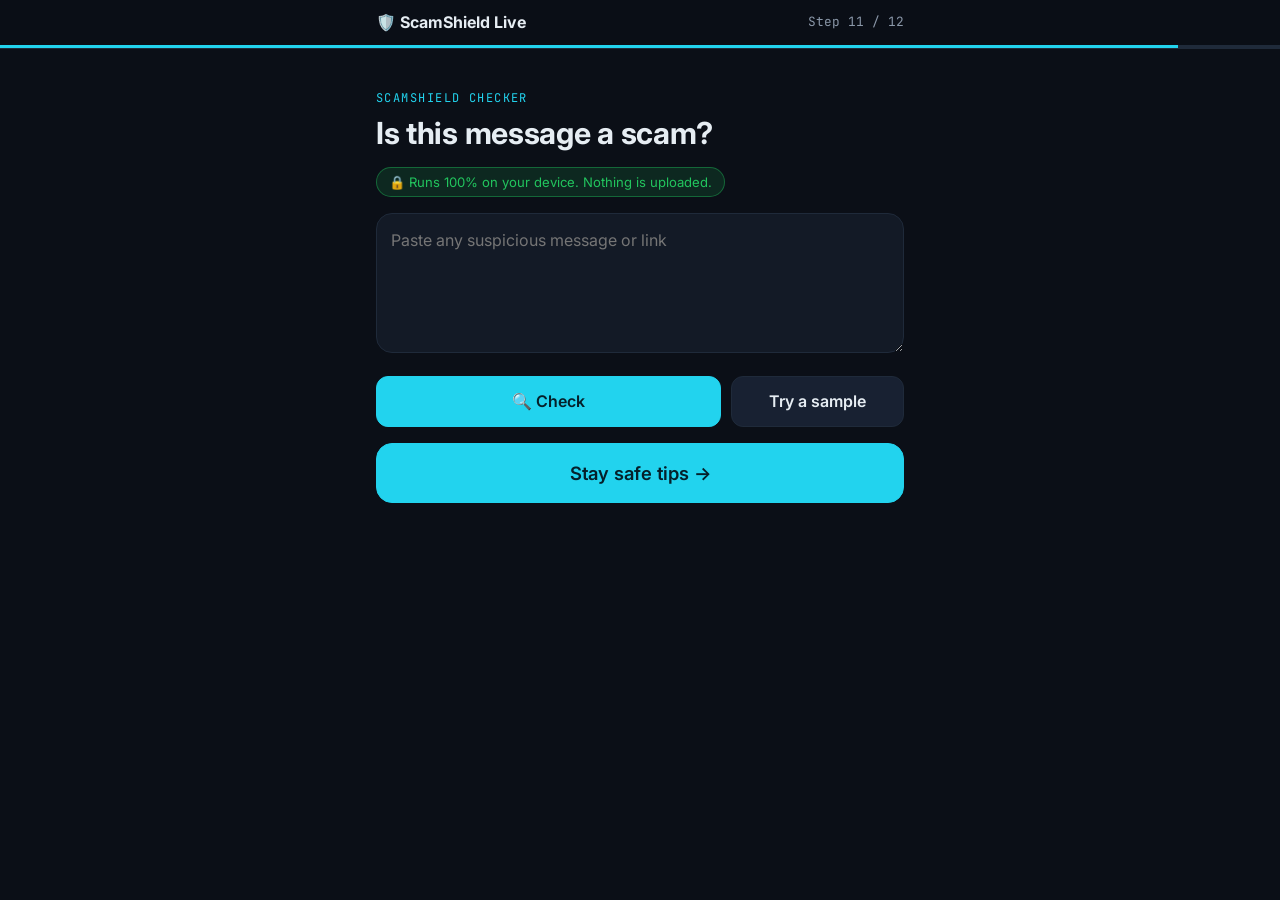
==== check.html @ b8f05f1b "ScamShield Live: full site, JS engine port and tests - 12 pages (home, footprint mirror, confidence," ====
<!DOCTYPE html>
<html lang="en">
<head>
  <meta charset="UTF-8">
  <meta name="viewport" content="width=device-width, initial-scale=1">
  <title>ScamShield Checker — ScamShield Live</title>
  <meta name="description" content="Paste any suspicious message or link. ScamShield explains why it is dangerous — 100% on your device.">
  <meta name="theme-color" content="#0b0f17">
  <link rel="icon" href="assets/favicon.svg" type="image/svg+xml">
  <link rel="preconnect" href="https://fonts.googleapis.com">
  <link rel="preconnect" href="https://fonts.gstatic.com" crossorigin>
  <link href="https://fonts.googleapis.com/css2?family=Inter:wght@400;500;600;700;800&family=JetBrains+Mono:wght@400;700;800&display=swap" rel="stylesheet">
  <link rel="stylesheet" href="css/style.css">
</head>
<body data-step="11">
  <header id="topbar"></header>

  <main class="page stack">
    <div>
      <p class="eyebrow">ScamShield Checker</p>
      <h1>Is this message a scam?</h1>
      <span class="device-badge">🔒 Runs 100% on your device. Nothing is uploaded.</span>
    </div>

    <label for="msg" class="sr-only">Message to check</label>
    <textarea id="msg" class="check-input" placeholder="Paste any suspicious message or link" spellcheck="false"></textarea>

    <div class="btn-row">
      <button id="check-btn" class="btn btn-primary" type="button">🔍 Check</button>
      <button id="sample-btn" class="btn" type="button">Try a sample</button>
    </div>

    <!-- Results, built by js/check.js -->
    <section id="result" class="stack hidden" aria-live="polite">
      <div>
        <div id="verdict" class="verdict-pill"></div>
        <div class="meter" aria-hidden="true">
          <div class="meter-track"><div class="meter-needle" id="needle"></div></div>
          <div class="meter-labels"><span>0 safe</span><span id="score-text">risk 0 / 100</span><span>100</span></div>
        </div>
      </div>

      <div class="card">
        <h3>Red flags in the message</h3>
        <div id="highlighted" class="highlighted"></div>
        <p id="sig-tip" class="sig-tip muted">Tap a highlight to see what it means.</p>
      </div>

      <div class="card">
        <h3>Why?</h3>
        <ul id="why" class="why-list"></ul>
        <div id="hindi" style="margin-top:12px"></div>
      </div>

      <div class="card" id="todo-card">
        <h3>What to do</h3>
        <ul class="todo-list" id="todo"></ul>
      </div>
    </section>

    <a class="btn btn-primary btn-block btn-lg" href="safe.html">Stay safe tips →</a>
  </main>

  <script type="module" src="js/check.js"></script>
</body>
</html>
---- css/style.css ----
/* =====================================================================
   ScamShield Live — one shared stylesheet
   Mobile first: everything is designed for a 360–430px phone, then
   scaled up with a media query at the bottom.
   ===================================================================== */

/* ---------- 1. Design tokens (colours, sizes) ---------- */
:root {
  --bg: #0b0f17;
  --surface: #131a26;
  --surface-2: #182132;
  --border: #1f2a3a;
  --text: #e6edf3;
  --muted: #8b98a9;
  --accent: #22d3ee;
  --accent-dim: rgba(34, 211, 238, 0.14);
  --danger: #ef4444;
  --danger-dim: rgba(239, 68, 68, 0.14);
  --warning: #f59e0b;
  --warning-dim: rgba(245, 158, 11, 0.14);
  --safe: #22c55e;
  --safe-dim: rgba(34, 197, 94, 0.14);

  --radius: 16px;
  --radius-sm: 12px;
  --shadow: 0 8px 24px rgba(0, 0, 0, 0.35);
  --font-ui: 'Inter', system-ui, -apple-system, 'Segoe UI', Roboto, sans-serif;
  --font-mono: 'JetBrains Mono', ui-monospace, 'Cascadia Mono', Consolas, monospace;

  /* one colour per engine signal (used for highlights) */
  --sig-SECRET_REQUEST: #ef4444;
  --sig-PAYMENT_PULL: #fb923c;
  --sig-REMOTE_ACCESS: #e879f9;
  --sig-DIGITAL_ARREST: #fb7185;
  --sig-URGENCY_THREAT: #f59e0b;
  --sig-REWARD_LURE: #facc15;
  --sig-JOB_LURE: #a3e635;
  --sig-LINK_RISK: #22d3ee;
  --sig-IMPERSONATION: #60a5fa;
  --sig-CALLBACK: #a78bfa;
}

/* ---------- 2. Base ---------- */
*,
*::before,
*::after {
  box-sizing: border-box;
}

html {
  -webkit-text-size-adjust: 100%;
}

body {
  margin: 0;
  min-height: 100vh;
  background: var(--bg);
  color: var(--text);
  font-family: var(--font-ui);
  font-size: 16px;
  line-height: 1.55;
  -webkit-font-smoothing: antialiased;
}

h1,
h2,
h3 {
  line-height: 1.2;
  margin: 0 0 0.5em;
  letter-spacing: -0.01em;
}

h1 { font-size: 1.9rem; }
h2 { font-size: 1.4rem; }
h3 { font-size: 1.1rem; }

p { margin: 0 0 1em; }

a { color: var(--accent); }

.muted { color: var(--muted); }
.mono { font-family: var(--font-mono); }
.center { text-align: center; }
.small { font-size: 0.875rem; }
.hidden { display: none !important; }

/* Visible keyboard focus everywhere */
:focus-visible {
  outline: 3px solid var(--accent);
  outline-offset: 2px;
  border-radius: 6px;
}

.sr-only {
  position: absolute;
  width: 1px;
  height: 1px;
  overflow: hidden;
  clip: rect(0 0 0 0);
  white-space: nowrap;
}

/* ---------- 3. Top bar ---------- */
.topbar {
  position: sticky;
  top: 0;
  z-index: 50;
  background: rgba(11, 15, 23, 0.92);
  backdrop-filter: blur(8px);
  -webkit-backdrop-filter: blur(8px);
  border-bottom: 1px solid var(--border);
}

.topbar-inner {
  max-width: 560px;
  margin: 0 auto;
  padding: 10px 16px;
  display: flex;
  align-items: center;
  gap: 10px;
}

.logo {
  font-weight: 700;
  color: var(--text);
  text-decoration: none;
  white-space: nowrap;
}

.topbar-step {
  margin-left: auto;
  font-family: var(--font-mono);
  font-size: 0.8rem;
  color: var(--muted);
  white-space: nowrap;
}

.demo-pill {
  font-family: var(--font-mono);
  font-size: 0.7rem;
  font-weight: 700;
  letter-spacing: 0.08em;
  color: var(--bg);
  background: var(--warning);
  padding: 2px 8px;
  border-radius: 999px;
}

.progress {
  height: 3px;
  background: var(--border);
}

.progress-fill {
  height: 100%;
  background: var(--accent);
  transition: width 300ms ease;
}

/* ---------- 4. Page layout ---------- */
.page {
  max-width: 560px;
  margin: 0 auto;
  padding: 24px 16px 48px;
}

.stack > * + * {
  margin-top: 16px;
}

.eyebrow {
  font-family: var(--font-mono);
  font-size: 0.75rem;
  letter-spacing: 0.12em;
  text-transform: uppercase;
  color: var(--accent);
  margin-bottom: 8px;
}

.footer {
  margin-top: 40px;
  padding-top: 16px;
  border-top: 1px solid var(--border);
  color: var(--muted);
  font-size: 0.85rem;
  text-align: center;
}

/* ---------- 5. Buttons ---------- */
.btn {
  display: inline-flex;
  align-items: center;
  justify-content: center;
  gap: 8px;
  min-height: 48px;
  padding: 12px 20px;
  border-radius: var(--radius-sm);
  border: 1px solid var(--border);
  background: var(--surface-2);
  color: var(--text);
  font: inherit;
  font-weight: 600;
  text-decoration: none;
  cursor: pointer;
  transition: transform 120ms ease, background 200ms ease, border-color 200ms ease;
  -webkit-tap-highlight-color: transparent;
}

.btn:hover { border-color: var(--muted); }
.btn:active { transform: scale(0.97); }
.btn:disabled { opacity: 0.5; cursor: not-allowed; }

.btn-primary {
  background: var(--accent);
  border-color: var(--accent);
  color: #05202a;
}

.btn-primary:hover { background: #67e8f9; border-color: #67e8f9; }

.btn-danger { background: var(--danger); border-color: var(--danger); color: #fff; }
.btn-safe { background: var(--safe); border-color: var(--safe); color: #042b12; }
.btn-ghost { background: transparent; }
.btn-block { display: flex; width: 100%; }
.btn-lg { min-height: 60px; font-size: 1.15rem; border-radius: var(--radius); }

.link-arrow {
  display: inline-block;
  padding: 12px 4px;
  color: var(--muted);
  text-decoration: none;
  font-weight: 500;
}

.link-arrow:hover { color: var(--accent); }

.next-row {
  margin-top: 24px;
}

/* ---------- 6. Cards & callouts ---------- */
.card {
  background: var(--surface);
  border: 1px solid var(--border);
  border-radius: var(--radius);
  padding: 18px;
  box-shadow: var(--shadow);
}

.callout {
  border-radius: var(--radius);
  padding: 16px 18px;
  border: 1px solid;
  font-weight: 500;
}

.callout strong { display: block; font-size: 1.1rem; margin-bottom: 4px; }
.callout p:last-child { margin-bottom: 0; }

.callout-danger { background: var(--danger-dim); border-color: var(--danger); }
.callout-safe { background: var(--safe-dim); border-color: var(--safe); }
.callout-warning { background: var(--warning-dim); border-color: var(--warning); }
.callout-info { background: var(--accent-dim); border-color: var(--accent); }

.reveal {
  border-left: 4px solid var(--accent);
}

.reveal .tip {
  margin-top: 10px;
  padding-top: 10px;
  border-top: 1px dashed var(--border);
  color: var(--muted);
  font-size: 0.92rem;
}

/* "Start from the beginning" card for direct visits */
.no-state {
  text-align: center;
  padding: 32px 18px;
}

/* ---------- 7. Animations ---------- */
@keyframes fade-up {
  from { opacity: 0; transform: translateY(10px); }
  to { opacity: 1; transform: translateY(0); }
}

@keyframes shake {
  0%, 100% { transform: translateX(0); }
  20% { transform: translateX(-8px); }
  40% { transform: translateX(8px); }
  60% { transform: translateX(-5px); }
  80% { transform: translateX(5px); }
}

@keyframes pulse-red {
  0%, 100% { box-shadow: 0 0 0 0 rgba(239, 68, 68, 0.7); }
  50% { box-shadow: 0 0 0 12px rgba(239, 68, 68, 0); }
}

@keyframes blink {
  50% { opacity: 0; }
}

@keyframes slide-in-right {
  from { opacity: 0; transform: translateX(110%); }
  to { opacity: 1; transform: translateX(0); }
}

@keyframes dot-bounce {
  0%, 80%, 100% { transform: translateY(0); opacity: 0.4; }
  40% { transform: translateY(-4px); opacity: 1; }
}

.fade-up { animation: fade-up 280ms ease both; }
.shake { animation: shake 420ms ease; }

/* People who ask their phone for less motion get (almost) none. */
@media (prefers-reduced-motion: reduce) {
  *,
  *::before,
  *::after {
    animation-duration: 1ms !important;
    animation-iteration-count: 1 !important;
    transition-duration: 1ms !important;
    scroll-behavior: auto !important;
  }
}

/* ---------- 8. Toast ---------- */
.toast {
  position: fixed;
  left: 50%;
  bottom: 24px;
  transform: translateX(-50%);
  z-index: 100;
  max-width: calc(100% - 32px);
  background: var(--surface-2);
  border: 1px solid var(--safe);
  color: var(--text);
  padding: 12px 18px;
  border-radius: var(--radius-sm);
  box-shadow: var(--shadow);
  animation: fade-up 250ms ease both;
  font-weight: 500;
}

/* =====================================================================
   PAGE-SPECIFIC STYLES
   ===================================================================== */

/* ---------- Page 1: Home ---------- */
.hero {
  padding: 40px 0 8px;
}

.hero h1 {
  font-size: 2.4rem;
  letter-spacing: -0.03em;
}

.hero .tagline {
  font-size: 1.2rem;
  color: var(--muted);
}

.hero-terminal {
  font-family: var(--font-mono);
  font-size: 0.85rem;
  color: var(--muted);
  background: var(--surface);
  border: 1px solid var(--border);
  border-radius: var(--radius);
  padding: 14px 16px;
  margin: 24px 0;
}

.hero-terminal .line { display: block; }
.hero-terminal .hl { color: var(--danger); }
.hero-terminal .ok { color: var(--safe); }

.cursor {
  display: inline-block;
  width: 8px;
  height: 1em;
  margin-left: 2px;
  vertical-align: -2px;
  background: var(--accent);
  animation: blink 1s steps(1) infinite;
}

.home-links {
  display: flex;
  flex-wrap: wrap;
  justify-content: space-between;
  gap: 4px;
  margin-top: 8px;
}

.journey {
  list-style: none;
  padding: 0;
  margin: 28px 0 0;
  display: grid;
  gap: 8px;
}

.journey li {
  display: flex;
  gap: 12px;
  align-items: baseline;
  color: var(--muted);
  font-size: 0.95rem;
}

.journey .num {
  font-family: var(--font-mono);
  color: var(--accent);
  min-width: 2ch;
}

/* ---------- Page 2: Footprint Mirror ---------- */
.mirror-list {
  display: grid;
  gap: 10px;
}

.mirror-card {
  display: flex;
  gap: 14px;
  align-items: flex-start;
  background: var(--surface);
  border: 1px solid var(--border);
  border-radius: var(--radius-sm);
  padding: 12px 14px;
  animation: fade-up 260ms ease both;
}

.mirror-card .icon {
  font-size: 1.4rem;
  line-height: 1.2;
}

.mirror-card .label {
  font-size: 0.78rem;
  color: var(--muted);
  text-transform: uppercase;
  letter-spacing: 0.06em;
}

.mirror-card .value {
  font-family: var(--font-mono);
  font-size: 0.95rem;
  word-break: break-word;
  min-height: 1.5em;
}

/* ---------- Page 3: Confidence ---------- */
.stars {
  display: flex;
  justify-content: center;
  gap: 6px;
  margin: 28px 0 12px;
}

.star {
  width: 56px;
  height: 56px;
  font-size: 2.2rem;
  line-height: 1;
  background: none;
  border: none;
  cursor: pointer;
  color: #5b6b80; /* empty star: still 3:1 contrast so it is visible */
  transition: transform 150ms ease, color 150ms ease;
  -webkit-tap-highlight-color: transparent;
}

.star.on { color: #facc15; }
.star:hover { transform: scale(1.12); }

.star-caption {
  min-height: 1.6em;
  text-align: center;
  font-weight: 600;
}

/* ---------- Pages 4–6: Traps ---------- */
/* The "fake website" box: deliberately looks like a generic random
   site (light colours) so the trap feels real. */
.fake-site {
  background: #f6f7f9;
  color: #1c2430;
  border-radius: var(--radius);
  padding: 28px 20px;
  text-align: center;
  box-shadow: var(--shadow);
}

.fake-site .fake-url {
  font-family: var(--font-mono);
  font-size: 0.75rem;
  color: #6b7686;
  background: #e8ebf0;
  border-radius: 999px;
  padding: 4px 12px;
  display: inline-block;
  margin-bottom: 18px;
}

.fake-site .big-icon {
  font-size: 3.4rem;
  line-height: 1;
  margin-bottom: 12px;
}

.fake-site h2 { color: #111827; }
.fake-site p { color: #4b5563; }

.fake-btn {
  display: inline-flex;
  justify-content: center;
  align-items: center;
  min-height: 50px;
  width: 100%;
  border: none;
  border-radius: 10px;
  background: #2563eb;
  color: #fff;
  font: inherit;
  font-weight: 700;
  font-size: 1.05rem;
  cursor: pointer;
}

.fake-btn:disabled { opacity: 0.45; cursor: default; }
.fake-btn.orange { background: #ea580c; }
.fake-btn.green { background: #16a34a; }

.cam-frame {
  position: relative;
  border: 4px solid var(--danger);
  border-radius: var(--radius);
  overflow: hidden;
  animation: pulse-red 1.2s ease infinite;
  background: #000;
}

.cam-frame video {
  display: block;
  width: 100%;
  max-height: 60vh;
  object-fit: cover;
  transform: scaleX(-1); /* mirror, like a selfie camera */
}

.cam-overlay {
  position: absolute;
  left: 0;
  right: 0;
  bottom: 0;
  padding: 12px;
  background: linear-gradient(transparent, rgba(0, 0, 0, 0.85));
  color: #fff;
  font-weight: 800;
  font-size: 1.15rem;
  text-align: center;
}

.cam-countdown {
  position: absolute;
  top: 10px;
  right: 12px;
  font-family: var(--font-mono);
  background: var(--danger);
  color: #fff;
  border-radius: 999px;
  padding: 2px 10px;
  font-weight: 700;
}

.map {
  height: 300px;
  border-radius: var(--radius);
  border: 3px solid var(--danger);
  overflow: hidden;
}

/* Fake browser permission prompt (it's just HTML!) */
.perm-backdrop {
  position: fixed;
  inset: 0;
  z-index: 80;
  background: rgba(0, 0, 0, 0.35);
  display: flex;
  justify-content: center;
  align-items: flex-start;
  padding: 70px 12px 12px;
}

.perm-box {
  width: 100%;
  max-width: 360px;
  background: #fff;
  color: #1f1f1f;
  border-radius: 14px;
  padding: 18px;
  box-shadow: 0 12px 40px rgba(0, 0, 0, 0.45);
  font-family: Roboto, 'Segoe UI', system-ui, sans-serif;
  animation: fade-up 200ms ease both;
}

.perm-box .perm-site {
  font-size: 0.85rem;
  color: #5f6368;
  margin-bottom: 6px;
}

.perm-box .perm-title {
  display: flex;
  gap: 10px;
  align-items: center;
  font-size: 1rem;
  margin-bottom: 16px;
}

.perm-actions {
  display: flex;
  justify-content: flex-end;
  gap: 8px;
}

.perm-actions button {
  min-height: 44px;
  min-width: 84px;
  border-radius: 999px;
  border: 1px solid #dadce0;
  background: #fff;
  color: #1a73e8;
  font: inherit;
  font-weight: 600;
  cursor: pointer;
}

.perm-actions .perm-allow {
  background: #1a73e8;
  border-color: #1a73e8;
  color: #fff;
}

.notif-stack {
  position: fixed;
  top: 60px;
  right: 8px;
  left: 8px;
  z-index: 90;
  display: flex;
  flex-direction: column;
  align-items: flex-end;
  gap: 8px;
  pointer-events: none;
}

.fake-notif {
  width: 100%;
  max-width: 340px;
  display: flex;
  gap: 10px;
  background: #fff;
  color: #111;
  border-radius: 12px;
  padding: 10px 12px;
  box-shadow: 0 8px 24px rgba(0, 0, 0, 0.45);
  animation: slide-in-right 260ms ease both;
  font-size: 0.9rem;
}

.fake-notif .n-site {
  font-size: 0.72rem;
  color: #6b7280;
}

.fake-notif .n-text {
  font-weight: 600;
}

/* ---------- Page 7: Game ---------- */
.game-hud {
  display: flex;
  align-items: center;
  justify-content: space-between;
  gap: 12px;
  margin-bottom: 16px;
}

.hud-item {
  font-family: var(--font-mono);
  font-size: 0.95rem;
}

.timer {
  position: relative;
  width: 56px;
  height: 56px;
  background: none;
  border: none;
  padding: 0;
  color: var(--text);
  cursor: default;
}

.timer.can-pause { cursor: pointer; }

.timer svg {
  width: 56px;
  height: 56px;
  transform: rotate(-90deg);
}

.timer .ring-bg { stroke: var(--border); }
.timer .ring-fg { stroke: var(--accent); transition: stroke-dashoffset 1s linear, stroke 300ms; }
.timer.low .ring-fg { stroke: var(--danger); }

.timer .timer-num {
  position: absolute;
  inset: 0;
  display: grid;
  place-items: center;
  font-family: var(--font-mono);
  font-weight: 700;
  font-size: 1rem;
}

.timer.paused .timer-num::after {
  content: '⏸';
  position: absolute;
  bottom: -18px;
  font-size: 0.75rem;
  color: var(--warning);
}

.answer-row {
  display: grid;
  grid-template-columns: 1fr 1fr;
  gap: 12px;
  margin-top: 18px;
}

.answer-row .btn { min-height: 64px; font-size: 1.1rem; }

.btn-scam { background: var(--danger-dim); border-color: var(--danger); }
.btn-legit { background: var(--safe-dim); border-color: var(--safe); }

.feedback {
  margin-top: 16px;
  animation: fade-up 250ms ease both;
}

/* Phone frame that holds the fake message */
.phone {
  background: #0f141c;
  border: 1px solid var(--border);
  border-radius: 22px;
  padding: 14px;
  box-shadow: var(--shadow);
}

.phone-head {
  display: flex;
  align-items: center;
  gap: 10px;
  padding-bottom: 10px;
  margin-bottom: 12px;
  border-bottom: 1px solid var(--border);
}

.avatar {
  width: 38px;
  height: 38px;
  border-radius: 50%;
  display: grid;
  place-items: center;
  background: #334155;
  color: #cbd5e1;
  font-size: 1.1rem;
  flex-shrink: 0;
}

.phone-head .who { font-weight: 600; font-size: 0.95rem; }
.phone-head .sub { font-size: 0.75rem; color: var(--muted); }

.bubble {
  max-width: 92%;
  padding: 10px 12px;
  border-radius: 16px;
  font-size: 0.95rem;
  white-space: pre-wrap;
  word-break: break-word;
}

.mock-sms .bubble { background: #262f3d; border-top-left-radius: 4px; }
.mock-wa { background: #0b141a; }
.mock-wa .phone-head { background: #1f2c34; margin: -14px -14px 12px; padding: 10px 14px; border-radius: 22px 22px 0 0; border-bottom: none; }
.mock-wa .bubble { background: #1f2c34; color: #e9edef; border-top-left-radius: 4px; }
.mock-wa .wa-warn { font-size: 0.72rem; color: #8696a0; text-align: center; margin-bottom: 10px; }

.mock-email {
  background: #fdfdfd;
  color: #1f2937;
  border-radius: 14px;
  padding: 16px;
}

.mock-email .em-subject { font-weight: 700; font-size: 1.05rem; margin-bottom: 6px; }
.mock-email .em-from { font-size: 0.8rem; color: #6b7280; margin-bottom: 12px; }
.mock-email .em-body { white-space: pre-wrap; font-size: 0.95rem; }

.mock-upi {
  background: #f5f3ff;
  color: #1e1b4b;
  border-radius: 18px;
  padding: 18px;
  text-align: center;
}

.mock-upi .upi-label { font-size: 0.8rem; color: #6d28d9; font-weight: 700; letter-spacing: 0.06em; text-transform: uppercase; }
.mock-upi .upi-from { font-size: 0.9rem; margin: 8px 0; }
.mock-upi .upi-amount { font-size: 2.2rem; font-weight: 800; margin: 6px 0; }
.mock-upi .upi-note { font-size: 0.9rem; color: #4338ca; background: #ede9fe; border-radius: 10px; padding: 8px; margin: 10px 0; }
.mock-upi .upi-pay {
  display: block;
  width: 100%;
  padding: 12px;
  border-radius: 12px;
  background: #6d28d9;
  color: #fff;
  font-weight: 800;
  letter-spacing: 0.1em;
  margin-top: 8px;
}
.mock-upi .upi-decline { display: block; margin-top: 8px; color: #6b7280; font-size: 0.85rem; }

.mock-qr-card {
  margin-top: 10px;
  background: #fff;
  color: #111;
  border-radius: 12px;
  padding: 12px;
  text-align: center;
}

.mock-qr-card .qr-caption { font-weight: 700; margin-top: 8px; }
.mock-qr-card .qr-sub { font-size: 0.72rem; color: #6b7280; }

/* Highlighted red flags inside a message */
mark.flag {
  color: inherit;
  background: rgba(239, 68, 68, 0.25);
  border-bottom: 2px solid var(--danger);
  border-radius: 3px;
  padding: 0 1px;
}

.mock-email mark.flag,
.mock-upi mark.flag,
.mock-qr-card mark.flag {
  background: rgba(239, 68, 68, 0.18);
}

.round-dots {
  display: flex;
  justify-content: center;
  gap: 6px;
  margin-top: 18px;
}

.round-dots span {
  width: 10px;
  height: 10px;
  border-radius: 50%;
  background: var(--border);
}

.round-dots .ok { background: var(--safe); }
.round-dots .bad { background: var(--danger); }
.round-dots .now { background: var(--accent); }

/* ---------- Page 8: Story ---------- */
.call-header {
  display: flex;
  align-items: center;
  gap: 12px;
  background: #1f2c34;
  border-radius: var(--radius) var(--radius) 0 0;
  padding: 12px 14px;
}

.call-header .avatar { background: #1e3a8a; font-size: 1.3rem; width: 44px; height: 44px; }
.call-header .who { font-weight: 700; }
.call-header .sub { font-size: 0.78rem; color: #8696a0; }
.call-header .rec {
  margin-left: auto;
  font-family: var(--font-mono);
  font-size: 0.75rem;
  color: var(--danger);
}

.chat {
  background: #0b141a;
  border-radius: 0 0 var(--radius) var(--radius);
  padding: 14px;
  min-height: 300px;
  display: flex;
  flex-direction: column;
  gap: 10px;
}

.msg {
  max-width: 85%;
  padding: 9px 12px;
  border-radius: 14px;
  font-size: 0.95rem;
  animation: fade-up 220ms ease both;
}

.msg-in { align-self: flex-start; background: #1f2c34; border-top-left-radius: 4px; }
.msg-out { align-self: flex-end; background: #005c4b; border-top-right-radius: 4px; }

.typing {
  align-self: flex-start;
  background: #1f2c34;
  border-radius: 14px;
  padding: 12px 14px;
  display: flex;
  gap: 4px;
}

.typing span {
  width: 7px;
  height: 7px;
  border-radius: 50%;
  background: #8696a0;
  animation: dot-bounce 1s infinite;
}

.typing span:nth-child(2) { animation-delay: 0.15s; }
.typing span:nth-child(3) { animation-delay: 0.3s; }

.choices {
  display: grid;
  gap: 10px;
  margin-top: 14px;
}

.choices .btn { justify-content: flex-start; text-align: left; }

.ending {
  border-radius: var(--radius);
  padding: 24px 20px;
  text-align: center;
  animation: fade-up 400ms ease both;
}

.ending h2 { font-size: 1.6rem; }
.ending-lost { background: linear-gradient(180deg, #450a0a, #1f0707); border: 1px solid var(--danger); }
.ending-escaped { background: linear-gradient(180deg, #052e16, #04150b); border: 1px solid var(--safe); }

body.lost-bg { background: #160606; transition: background 1.2s ease; }

/* ---------- Page 9: Score ---------- */
.big-score {
  font-family: var(--font-mono);
  font-size: 4rem;
  font-weight: 800;
  line-height: 1;
  text-align: center;
}

.big-score .of { font-size: 1.6rem; color: var(--muted); }

.badge {
  text-align: center;
  border-radius: var(--radius);
  padding: 20px;
  border: 1px solid var(--accent);
  background: var(--accent-dim);
}

.badge .badge-icon { font-size: 3rem; line-height: 1; }
.badge .badge-name { font-size: 1.4rem; font-weight: 800; margin-top: 6px; }
.badge .awareness { font-family: var(--font-mono); color: var(--muted); }

.result-list {
  list-style: none;
  padding: 0;
  margin: 0;
}

.result-list li {
  display: flex;
  justify-content: space-between;
  gap: 12px;
  padding: 12px 0;
  border-bottom: 1px solid var(--border);
}

.result-list li:last-child { border-bottom: none; }
.result-list .res { font-weight: 600; text-align: right; }
.res-good { color: var(--safe); }
.res-bad { color: var(--danger); }
.res-neutral { color: var(--muted); }

.formula {
  font-family: var(--font-mono);
  font-size: 0.8rem;
  color: var(--muted);
  background: var(--surface);
  border: 1px dashed var(--border);
  border-radius: var(--radius-sm);
  padding: 10px 12px;
}

/* ---------- Page 10: Report ---------- */
.report-head {
  text-align: center;
  padding: 8px 0;
}

.report-head .n {
  font-family: var(--font-mono);
  font-size: 3rem;
  font-weight: 800;
  color: var(--accent);
  line-height: 1.1;
}

.gap-banner {
  border-radius: var(--radius);
  padding: 22px 18px;
  text-align: center;
  background: linear-gradient(135deg, rgba(239, 68, 68, 0.22), rgba(245, 158, 11, 0.12));
  border: 1px solid var(--danger);
  font-size: 1.25rem;
  font-weight: 700;
  line-height: 1.4;
}

.gap-banner .num { font-family: var(--font-mono); font-size: 1.6rem; }
.gap-banner .felt { color: #fde68a; }
.gap-banner .were { color: #fca5a5; }

.stat-grid {
  display: grid;
  grid-template-columns: 1fr 1fr;
  gap: 10px;
}

.tile {
  background: var(--surface);
  border: 1px solid var(--border);
  border-radius: var(--radius-sm);
  padding: 14px 12px;
}

.tile .t-icon { font-size: 1.3rem; }
.tile .t-num { font-family: var(--font-mono); font-size: 1.7rem; font-weight: 800; }
.tile .t-label { font-size: 0.8rem; color: var(--muted); line-height: 1.3; }
.tile.wide { grid-column: 1 / -1; }

.bars {
  display: grid;
  gap: 10px;
}

.bar-row {
  display: grid;
  grid-template-columns: 92px 1fr 46px;
  gap: 8px;
  align-items: center;
  font-size: 0.85rem;
}

.bar-track {
  height: 18px;
  background: var(--border);
  border-radius: 6px;
  overflow: hidden;
}

.bar-fill {
  height: 100%;
  width: 0;
  background: var(--muted);
  border-radius: 6px;
  transition: width 800ms ease;
}

.bar-row.worst .bar-fill { background: var(--danger); }
.bar-row.worst .bar-label { color: var(--danger); font-weight: 700; }
.bar-pct { font-family: var(--font-mono); text-align: right; }

.qr-box {
  display: flex;
  justify-content: center;
  padding: 14px;
  background: #fff;
  border-radius: var(--radius-sm);
  width: fit-content;
  margin: 12px auto 0;
}

.qr-box img,
.qr-box canvas { display: block; width: 200px; height: 200px; image-rendering: pixelated; }

.source-note {
  font-size: 0.8rem;
  color: var(--muted);
  text-align: center;
}

/* ---------- Page 11: Checker ---------- */
.check-input {
  width: 100%;
  min-height: 140px;
  resize: vertical;
  background: var(--surface);
  color: var(--text);
  border: 1px solid var(--border);
  border-radius: var(--radius);
  padding: 14px;
  font: inherit;
  font-size: 1rem;
}

.check-input:focus { border-color: var(--accent); outline: none; }

.btn-row {
  display: grid;
  grid-template-columns: 2fr 1fr;
  gap: 10px;
}

.device-badge {
  display: inline-flex;
  gap: 6px;
  align-items: center;
  font-size: 0.82rem;
  color: var(--safe);
  background: var(--safe-dim);
  border: 1px solid rgba(34, 197, 94, 0.4);
  border-radius: 999px;
  padding: 4px 12px;
}

.verdict-pill {
  display: flex;
  align-items: center;
  justify-content: center;
  gap: 10px;
  border-radius: var(--radius);
  padding: 16px;
  font-size: 1.6rem;
  font-weight: 800;
  letter-spacing: 0.04em;
  border: 2px solid;
}

.verdict-DANGEROUS { background: var(--danger-dim); border-color: var(--danger); color: #fecaca; }
.verdict-SUSPICIOUS { background: var(--warning-dim); border-color: var(--warning); color: #fde68a; }
.verdict-SAFE { background: var(--safe-dim); border-color: var(--safe); color: #bbf7d0; }

.meter {
  margin-top: 12px;
}

.meter-track {
  position: relative;
  height: 14px;
  border-radius: 999px;
  background: linear-gradient(90deg, var(--safe) 0 30%, var(--warning) 30% 60%, var(--danger) 60% 100%);
  opacity: 0.9;
}

.meter-needle {
  position: absolute;
  top: -5px;
  width: 4px;
  height: 24px;
  margin-left: -2px;
  background: #fff;
  border-radius: 2px;
  box-shadow: 0 0 0 2px var(--bg);
  left: 0;
  transition: left 900ms cubic-bezier(0.2, 0.8, 0.2, 1);
}

.meter-labels {
  display: flex;
  justify-content: space-between;
  font-family: var(--font-mono);
  font-size: 0.75rem;
  color: var(--muted);
  margin-top: 6px;
}

.highlighted {
  white-space: pre-wrap;
  word-break: break-word;
  font-size: 0.98rem;
  line-height: 1.8;
}

mark.sig {
  color: inherit;
  border-radius: 3px;
  padding: 1px 2px;
  cursor: pointer;
  border-bottom: 3px solid var(--sig-color, var(--danger));
  background: color-mix(in srgb, var(--sig-color, var(--danger)) 22%, transparent);
}

.sig-tip {
  margin-top: 10px;
  font-size: 0.9rem;
  min-height: 1.4em;
}

.why-list {
  list-style: none;
  padding: 0;
  margin: 0;
  display: grid;
  gap: 8px;
}

.why-list li {
  display: grid;
  grid-template-columns: 52px 1fr;
  gap: 10px;
  align-items: baseline;
}

.why-list .pts {
  font-family: var(--font-mono);
  font-weight: 700;
  color: var(--danger);
  text-align: right;
}

.why-list .swatch {
  display: inline-block;
  width: 10px;
  height: 10px;
  border-radius: 3px;
  margin-right: 6px;
}

.hindi {
  font-style: italic;
  color: #fde68a;
}

.todo-list {
  margin: 0;
  padding-left: 20px;
}

.todo-list li { margin-bottom: 6px; }

/* ---------- Page 12: Stay Safe ---------- */
.stat-cite {
  display: grid;
  gap: 4px;
}

.stat-cite .s-num {
  font-family: var(--font-mono);
  font-size: 1.8rem;
  font-weight: 800;
  color: var(--accent);
}

.stat-cite .s-src {
  font-size: 0.8rem;
  color: var(--muted);
}

.rules-list {
  list-style: none;
  counter-reset: rule;
  padding: 0;
  margin: 0;
  display: grid;
  gap: 10px;
}

.rules-list li {
  counter-increment: rule;
  display: flex;
  gap: 14px;
  align-items: flex-start;
  background: var(--surface);
  border: 1px solid var(--border);
  border-radius: var(--radius-sm);
  padding: 14px;
}

.rules-list li::before {
  content: counter(rule);
  font-family: var(--font-mono);
  font-weight: 800;
  color: var(--accent);
  font-size: 1.2rem;
  min-width: 1.2em;
}

.helpline {
  text-align: center;
  border-radius: var(--radius);
  padding: 22px;
  background: var(--accent-dim);
  border: 1px solid var(--accent);
}

.helpline .num {
  font-family: var(--font-mono);
  font-size: 3rem;
  font-weight: 800;
  color: var(--accent);
  line-height: 1;
  text-decoration: none;
  display: block;
  margin: 8px 0;
}

/* ---------- Engine test page ---------- */
.test-table {
  width: 100%;
  border-collapse: collapse;
  font-size: 0.8rem;
}

.test-table th,
.test-table td {
  border-bottom: 1px solid var(--border);
  padding: 6px;
  text-align: left;
  vertical-align: top;
}

.test-table tr.pass td:first-child { color: var(--safe); }
.test-table tr.fail { background: var(--danger-dim); }
.test-table tr.fail td:first-child { color: var(--danger); }

/* ---------- Bigger screens ---------- */
@media (min-width: 720px) {
  .page { padding-top: 40px; }
  .hero h1 { font-size: 3rem; }
  .stat-grid { grid-template-columns: 1fr 1fr 1fr; }
}
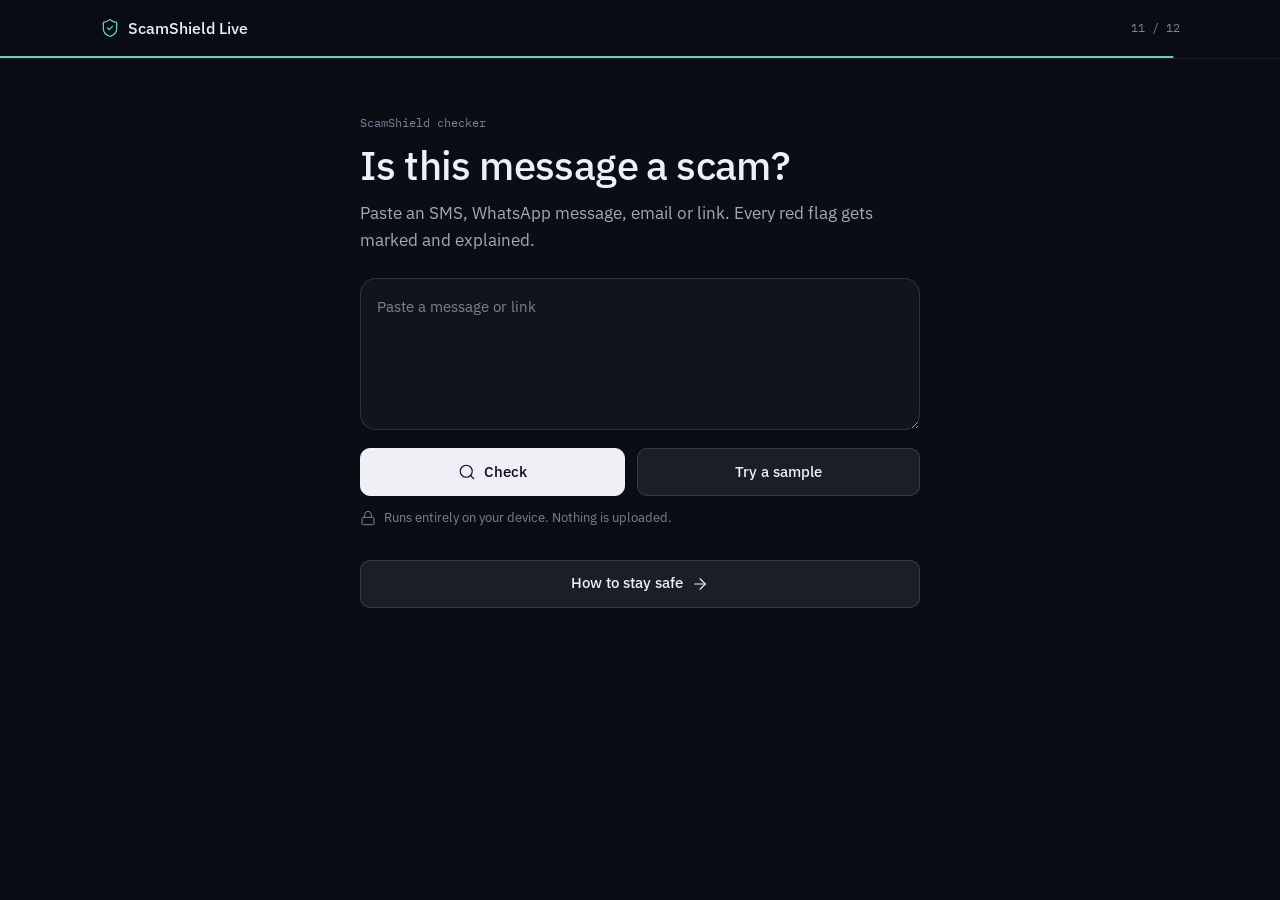
==== commit 1e253ffe: "Redesign the site and make the permission traps convincing - Apply the unslop method (@heydamir): in" ====
--- a/check.html
+++ b/check.html
@@ -3,62 +3,58 @@
 <head>
   <meta charset="UTF-8">
   <meta name="viewport" content="width=device-width, initial-scale=1">
-  <title>ScamShield Checker — ScamShield Live</title>
-  <meta name="description" content="Paste any suspicious message or link. ScamShield explains why it is dangerous — 100% on your device.">
-  <meta name="theme-color" content="#0b0f17">
+  <title>Check a message — ScamShield Live</title>
+  <meta name="description" content="Paste any suspicious message or link. ScamShield marks every red flag and explains it, entirely on your device.">
+  <meta name="theme-color" content="#0b0d14">
   <link rel="icon" href="assets/favicon.svg" type="image/svg+xml">
   <link rel="preconnect" href="https://fonts.googleapis.com">
   <link rel="preconnect" href="https://fonts.gstatic.com" crossorigin>
-  <link href="https://fonts.googleapis.com/css2?family=Inter:wght@400;500;600;700;800&family=JetBrains+Mono:wght@400;700;800&display=swap" rel="stylesheet">
+  <link href="https://fonts.googleapis.com/css2?family=IBM+Plex+Mono:wght@400;500&family=IBM+Plex+Sans:wght@400;500;600&display=swap" rel="stylesheet">
   <link rel="stylesheet" href="css/style.css">
 </head>
 <body data-step="11">
   <header id="topbar"></header>
 
-  <main class="page stack">
-    <div>
-      <p class="eyebrow">ScamShield Checker</p>
+  <main class="page">
+    <div class="page-head">
+      <p class="meta">ScamShield checker</p>
       <h1>Is this message a scam?</h1>
-      <span class="device-badge">🔒 Runs 100% on your device. Nothing is uploaded.</span>
+      <p class="lead">Paste an SMS, WhatsApp message, email or link. Every red flag gets marked and explained.</p>
     </div>
 
     <label for="msg" class="sr-only">Message to check</label>
-    <textarea id="msg" class="check-input" placeholder="Paste any suspicious message or link" spellcheck="false"></textarea>
+    <textarea id="msg" class="check-input" placeholder="Paste a message or link" spellcheck="false"></textarea>
 
-    <div class="btn-row">
-      <button id="check-btn" class="btn btn-primary" type="button">🔍 Check</button>
+    <div class="btn-row" style="margin-top:12px">
+      <button id="check-btn" class="btn btn-primary" type="button"><i data-icon="search"></i> Check</button>
       <button id="sample-btn" class="btn" type="button">Try a sample</button>
     </div>
+    <p class="privacy-line" style="margin-top:12px"><i data-icon="lock"></i> Runs entirely on your device. Nothing is uploaded.</p>
 
     <!-- Results, built by js/check.js -->
-    <section id="result" class="stack hidden" aria-live="polite">
-      <div>
-        <div id="verdict" class="verdict-pill"></div>
-        <div class="meter" aria-hidden="true">
-          <div class="meter-track"><div class="meter-needle" id="needle"></div></div>
-          <div class="meter-labels"><span>0 safe</span><span id="score-text">risk 0 / 100</span><span>100</span></div>
-        </div>
+    <section id="result" class="stack hidden" style="margin-top:32px" aria-live="polite">
+      <div id="verdict" class="verdict"></div>
+
+      <div class="card">
+        <h3>The message, marked</h3>
+        <div id="evidence" class="evidence-text"></div>
+        <p id="sig-tip" class="sig-tip"></p>
       </div>
 
       <div class="card">
-        <h3>Red flags in the message</h3>
-        <div id="highlighted" class="highlighted"></div>
-        <p id="sig-tip" class="sig-tip muted">Tap a highlight to see what it means.</p>
+        <h3>Why</h3>
+        <ul id="why" class="why-list"></ul>
       </div>
 
       <div class="card">
-        <h3>Why?</h3>
-        <ul id="why" class="why-list"></ul>
-        <div id="hindi" style="margin-top:12px"></div>
-      </div>
-
-      <div class="card" id="todo-card">
         <h3>What to do</h3>
-        <ul class="todo-list" id="todo"></ul>
+        <ol class="steps-list" id="todo"></ol>
       </div>
     </section>
 
-    <a class="btn btn-primary btn-block btn-lg" href="safe.html">Stay safe tips →</a>
+    <div class="next-row">
+      <a class="btn btn-block" href="safe.html">How to stay safe <i data-icon="arrow-right"></i></a>
+    </div>
   </main>
 
   <script type="module" src="js/check.js"></script>
--- a/css/style.css
+++ b/css/style.css
@@ -1,94 +1,103 @@
 /* =====================================================================
    ScamShield Live — one shared stylesheet
-   Mobile first: everything is designed for a 360–430px phone, then
-   scaled up with a media query at the bottom.
+
+   Design direction (so every choice below has a reason):
+     Character  candid, forensic, a little theatrical
+     World      an investigator's desk at night: phone screenshots as
+                evidence, red marker on the lines that lie
+     Signature  the hand-drawn red marker underline on flagged words
+
+   Rules we follow: one neutral "ink" colour ramp, one accent used
+   rarely, line icons instead of emoji, spacing on a 4px grid, one
+   easing curve. Mobile first, then a media query for big screens.
+   Design method: "unslop" by Damir Sokolovsky (@heydamir), CC BY 4.0.
    ===================================================================== */
 
-/* ---------- 1. Design tokens (colours, sizes) ---------- */
+/* ---------- 1. Tokens ---------- */
 :root {
-  --bg: #0b0f17;
-  --surface: #131a26;
-  --surface-2: #182132;
-  --border: #1f2a3a;
-  --text: #e6edf3;
-  --muted: #8b98a9;
-  --accent: #22d3ee;
-  --accent-dim: rgba(34, 211, 238, 0.14);
-  --danger: #ef4444;
-  --danger-dim: rgba(239, 68, 68, 0.14);
-  --warning: #f59e0b;
-  --warning-dim: rgba(245, 158, 11, 0.14);
-  --safe: #22c55e;
-  --safe-dim: rgba(34, 197, 94, 0.14);
-
-  --radius: 16px;
-  --radius-sm: 12px;
-  --shadow: 0 8px 24px rgba(0, 0, 0, 0.35);
-  --font-ui: 'Inter', system-ui, -apple-system, 'Segoe UI', Roboto, sans-serif;
-  --font-mono: 'JetBrains Mono', ui-monospace, 'Cascadia Mono', Consolas, monospace;
-
-  /* one colour per engine signal (used for highlights) */
-  --sig-SECRET_REQUEST: #ef4444;
-  --sig-PAYMENT_PULL: #fb923c;
-  --sig-REMOTE_ACCESS: #e879f9;
-  --sig-DIGITAL_ARREST: #fb7185;
-  --sig-URGENCY_THREAT: #f59e0b;
-  --sig-REWARD_LURE: #facc15;
-  --sig-JOB_LURE: #a3e635;
-  --sig-LINK_RISK: #22d3ee;
-  --sig-IMPERSONATION: #60a5fa;
-  --sig-CALLBACK: #a78bfa;
+  /* ink neutral ramp */
+  --bg-deep: #07080d;
+  --bg: #0b0d14;
+  --card: #11141c;
+  --raised: #1a1e28;
+  --line: rgba(238, 240, 245, 0.08);
+  --line-strong: rgba(238, 240, 245, 0.14);
+  --text: #eef0f5;
+  --text-2: #a3a9b8;
+  --text-3: #7a8296;
+
+  /* one accent (selection, progress, the figure that matters) */
+  --accent: #5fd4c4;
+  --accent-ink: #062521;
+
+  /* meaning only */
+  --marker: #ff5a4e; /* the red marker: danger, flags, "you fell for it" */
+  --neg: #e5484d;
+  --pos: #4cc38a;
+  --warn: #e5a83b;
+
+  --r-sm: 6px;
+  --r-control: 10px;
+  --r-card: 16px;
+  --r-panel: 20px;
+
+  --ease: cubic-bezier(0.22, 1, 0.36, 1);
+  --fast: 150ms;
+  --enter: 400ms;
+
+  --font: 'IBM Plex Sans', system-ui, -apple-system, 'Segoe UI', Roboto, sans-serif;
+  --mono: 'IBM Plex Mono', ui-monospace, 'Cascadia Mono', Consolas, monospace;
 }
 
 /* ---------- 2. Base ---------- */
 *,
 *::before,
-*::after {
-  box-sizing: border-box;
-}
-
-html {
-  -webkit-text-size-adjust: 100%;
-}
+*::after { box-sizing: border-box; }
+
+html { -webkit-text-size-adjust: 100%; }
 
 body {
   margin: 0;
   min-height: 100vh;
   background: var(--bg);
   color: var(--text);
-  font-family: var(--font-ui);
-  font-size: 16px;
-  line-height: 1.55;
+  font-family: var(--font);
+  font-size: 15px;
+  line-height: 1.5;
   -webkit-font-smoothing: antialiased;
 }
 
-h1,
-h2,
-h3 {
-  line-height: 1.2;
-  margin: 0 0 0.5em;
-  letter-spacing: -0.01em;
-}
-
-h1 { font-size: 1.9rem; }
-h2 { font-size: 1.4rem; }
-h3 { font-size: 1.1rem; }
-
-p { margin: 0 0 1em; }
-
-a { color: var(--accent); }
-
-.muted { color: var(--muted); }
-.mono { font-family: var(--font-mono); }
+h1, h2, h3 { margin: 0; font-weight: 500; }
+
+h1 {
+  font-size: 32px;
+  line-height: 1.12;
+  letter-spacing: -0.015em;
+}
+
+h2 { font-size: 22px; line-height: 1.25; }
+h3 { font-size: 16px; line-height: 1.4; }
+
+p { margin: 0; }
+
+a { color: var(--text); text-underline-offset: 3px; text-decoration-color: var(--line-strong); }
+a:hover { text-decoration-color: var(--text-2); }
+
+b, strong { font-weight: 600; }
+
+.lead { font-size: 17px; line-height: 1.6; color: var(--text-2); max-width: 36rem; }
+.muted { color: var(--text-2); }
+.faint { color: var(--text-3); }
+.small { font-size: 13px; line-height: 20px; }
+.mono { font-family: var(--mono); }
+.num { font-family: var(--mono); font-variant-numeric: tabular-nums; }
 .center { text-align: center; }
-.small { font-size: 0.875rem; }
 .hidden { display: none !important; }
 
-/* Visible keyboard focus everywhere */
 :focus-visible {
-  outline: 3px solid var(--accent);
+  outline: 2px solid var(--accent);
   outline-offset: 2px;
-  border-radius: 6px;
+  border-radius: 4px;
 }
 
 .sr-only {
@@ -100,90 +109,126 @@
   white-space: nowrap;
 }
 
+/* Line icon from the sprite: <svg class="icon"><use href="assets/icons.svg#camera"/></svg> */
+.icon {
+  width: 18px;
+  height: 18px;
+  flex-shrink: 0;
+  vertical-align: -4px;
+  stroke: currentColor;
+}
+
+.icon-sm { width: 16px; height: 16px; vertical-align: -3px; }
+.icon-lg { width: 24px; height: 24px; }
+
 /* ---------- 3. Top bar ---------- */
 .topbar {
   position: sticky;
   top: 0;
   z-index: 50;
-  background: rgba(11, 15, 23, 0.92);
-  backdrop-filter: blur(8px);
-  -webkit-backdrop-filter: blur(8px);
-  border-bottom: 1px solid var(--border);
+  background: rgba(11, 13, 20, 0.88);
+  backdrop-filter: blur(12px);
+  -webkit-backdrop-filter: blur(12px);
+  border-bottom: 1px solid var(--line);
 }
 
 .topbar-inner {
-  max-width: 560px;
+  max-width: 1120px;
   margin: 0 auto;
-  padding: 10px 16px;
-  display: flex;
-  align-items: center;
-  gap: 10px;
+  height: 56px;
+  padding: 0 20px;
+  display: flex;
+  align-items: center;
+  gap: 12px;
 }
 
 .logo {
-  font-weight: 700;
+  display: inline-flex;
+  align-items: center;
+  gap: 8px;
   color: var(--text);
+  font-weight: 500;
+  font-size: 16px;
   text-decoration: none;
   white-space: nowrap;
 }
 
+.logo .icon { color: var(--accent); width: 20px; height: 20px; vertical-align: 0; }
+
+.topbar-right {
+  margin-left: auto;
+  display: flex;
+  align-items: center;
+  gap: 12px;
+}
+
 .topbar-step {
-  margin-left: auto;
-  font-family: var(--font-mono);
-  font-size: 0.8rem;
-  color: var(--muted);
-  white-space: nowrap;
-}
-
-.demo-pill {
-  font-family: var(--font-mono);
-  font-size: 0.7rem;
-  font-weight: 700;
-  letter-spacing: 0.08em;
-  color: var(--bg);
-  background: var(--warning);
-  padding: 2px 8px;
-  border-radius: 999px;
-}
-
-.progress {
-  height: 3px;
-  background: var(--border);
-}
+  font-family: var(--mono);
+  font-size: 12px;
+  color: var(--text-3);
+  font-variant-numeric: tabular-nums;
+}
+
+.topbar-link {
+  font-size: 14px;
+  color: var(--text-2);
+  text-decoration: none;
+}
+
+.topbar-link:hover { color: var(--text); }
+
+.demo-tag {
+  font-family: var(--mono);
+  font-size: 12px;
+  color: var(--warn);
+  border: 1px solid rgba(229, 168, 59, 0.4);
+  border-radius: var(--r-sm);
+  padding: 0 6px;
+  line-height: 20px;
+}
+
+.progress { height: 2px; background: transparent; }
 
 .progress-fill {
   height: 100%;
   background: var(--accent);
-  transition: width 300ms ease;
+  transition: transform var(--enter) var(--ease);
+  transform-origin: left;
 }
 
 /* ---------- 4. Page layout ---------- */
 .page {
-  max-width: 560px;
+  max-width: 600px;
   margin: 0 auto;
-  padding: 24px 16px 48px;
-}
-
-.stack > * + * {
-  margin-top: 16px;
-}
-
-.eyebrow {
-  font-family: var(--font-mono);
-  font-size: 0.75rem;
-  letter-spacing: 0.12em;
-  text-transform: uppercase;
-  color: var(--accent);
-  margin-bottom: 8px;
+  padding: 32px 20px 64px;
+}
+
+.page-wide { max-width: 1120px; }
+
+.stack > * + * { margin-top: 16px; }
+.stack-lg > * + * { margin-top: 32px; }
+
+.page-head { margin-bottom: 24px; }
+.page-head > * + * { margin-top: 12px; }
+
+/* "04 / 12 · Player card" meta line above a title */
+.meta {
+  font-family: var(--mono);
+  font-size: 12px;
+  line-height: 16px;
+  color: var(--text-3);
 }
 
 .footer {
-  margin-top: 40px;
-  padding-top: 16px;
-  border-top: 1px solid var(--border);
-  color: var(--muted);
-  font-size: 0.85rem;
-  text-align: center;
+  margin-top: 64px;
+  padding-top: 20px;
+  border-top: 1px solid var(--line);
+  color: var(--text-3);
+  font-size: 13px;
+  display: flex;
+  flex-wrap: wrap;
+  justify-content: space-between;
+  gap: 8px 24px;
 }
 
 /* ---------- 5. Buttons ---------- */
@@ -193,130 +238,145 @@
   justify-content: center;
   gap: 8px;
   min-height: 48px;
-  padding: 12px 20px;
-  border-radius: var(--radius-sm);
-  border: 1px solid var(--border);
-  background: var(--surface-2);
+  padding: 0 20px;
+  border-radius: var(--r-control);
+  border: 1px solid var(--line-strong);
+  background: var(--raised);
   color: var(--text);
   font: inherit;
-  font-weight: 600;
+  font-size: 15px;
+  font-weight: 500;
   text-decoration: none;
   cursor: pointer;
-  transition: transform 120ms ease, background 200ms ease, border-color 200ms ease;
+  transition: background-color var(--fast) var(--ease), border-color var(--fast) var(--ease), transform var(--fast) var(--ease), opacity var(--fast) var(--ease);
   -webkit-tap-highlight-color: transparent;
 }
 
-.btn:hover { border-color: var(--muted); }
-.btn:active { transform: scale(0.97); }
-.btn:disabled { opacity: 0.5; cursor: not-allowed; }
+.btn:hover { background: #222734; }
+.btn:active { transform: scale(0.98); }
+.btn:disabled { opacity: 0.45; cursor: not-allowed; }
 
 .btn-primary {
-  background: var(--accent);
-  border-color: var(--accent);
-  color: #05202a;
-}
-
-.btn-primary:hover { background: #67e8f9; border-color: #67e8f9; }
-
-.btn-danger { background: var(--danger); border-color: var(--danger); color: #fff; }
-.btn-safe { background: var(--safe); border-color: var(--safe); color: #042b12; }
-.btn-ghost { background: transparent; }
+  background: var(--text);
+  border-color: var(--text);
+  color: var(--bg);
+  box-shadow: inset 0 1px 0 rgba(255, 255, 255, 0.4);
+}
+
+.btn-primary:hover { background: #ffffff; }
+
+.btn-quiet {
+  background: transparent;
+  border-color: transparent;
+  color: var(--text-2);
+}
+
+.btn-quiet:hover { background: transparent; color: var(--text); }
+
 .btn-block { display: flex; width: 100%; }
-.btn-lg { min-height: 60px; font-size: 1.15rem; border-radius: var(--radius); }
-
-.link-arrow {
-  display: inline-block;
-  padding: 12px 4px;
-  color: var(--muted);
-  text-decoration: none;
-  font-weight: 500;
-}
-
-.link-arrow:hover { color: var(--accent); }
-
-.next-row {
-  margin-top: 24px;
-}
-
-/* ---------- 6. Cards & callouts ---------- */
+
+.btn-row {
+  display: flex;
+  flex-wrap: wrap;
+  gap: 12px;
+}
+
+.btn-row .btn { flex: 1 1 auto; }
+
+.next-row { margin-top: 32px; }
+
+/* ---------- 6. Cards, notes, lists ---------- */
 .card {
-  background: var(--surface);
-  border: 1px solid var(--border);
-  border-radius: var(--radius);
-  padding: 18px;
-  box-shadow: var(--shadow);
-}
-
-.callout {
-  border-radius: var(--radius);
-  padding: 16px 18px;
-  border: 1px solid;
-  font-weight: 500;
-}
-
-.callout strong { display: block; font-size: 1.1rem; margin-bottom: 4px; }
-.callout p:last-child { margin-bottom: 0; }
-
-.callout-danger { background: var(--danger-dim); border-color: var(--danger); }
-.callout-safe { background: var(--safe-dim); border-color: var(--safe); }
-.callout-warning { background: var(--warning-dim); border-color: var(--warning); }
-.callout-info { background: var(--accent-dim); border-color: var(--accent); }
-
-.reveal {
-  border-left: 4px solid var(--accent);
-}
-
-.reveal .tip {
-  margin-top: 10px;
-  padding-top: 10px;
-  border-top: 1px dashed var(--border);
-  color: var(--muted);
-  font-size: 0.92rem;
-}
-
-/* "Start from the beginning" card for direct visits */
+  background: var(--card);
+  border: 1px solid var(--line);
+  border-radius: var(--r-card);
+  padding: 20px;
+}
+
+.card > * + * { margin-top: 12px; }
+
+/* A note with a leading icon. The icon colour carries the meaning. */
+.note {
+  display: grid;
+  grid-template-columns: 20px 1fr;
+  gap: 12px;
+  align-items: start;
+  background: var(--card);
+  border: 1px solid var(--line);
+  border-radius: var(--r-card);
+  padding: 16px 20px;
+}
+
+.note .icon { margin-top: 2px; width: 20px; height: 20px; vertical-align: 0; }
+.note-title { font-weight: 500; }
+.note p { color: var(--text-2); margin-top: 4px; }
+.note-danger { border-color: rgba(255, 90, 78, 0.35); }
+.note-danger .icon { color: var(--marker); }
+.note-safe .icon { color: var(--pos); }
+.note-info .icon { color: var(--text-2); }
+
+/* Definition rows: label left, value right */
+.rows {
+  list-style: none;
+  margin: 0;
+  padding: 0;
+}
+
+.rows li {
+  display: flex;
+  justify-content: space-between;
+  align-items: baseline;
+  gap: 16px;
+  padding: 12px 0;
+  border-bottom: 1px solid var(--line);
+}
+
+.rows li:last-child { border-bottom: none; }
+.rows .label { color: var(--text-2); }
+.rows .value { text-align: right; font-weight: 500; }
+
+.is-good { color: var(--pos); }
+.is-bad { color: var(--marker); }
+.is-neutral { color: var(--text-3); }
+
 .no-state {
   text-align: center;
-  padding: 32px 18px;
-}
-
-/* ---------- 7. Animations ---------- */
-@keyframes fade-up {
-  from { opacity: 0; transform: translateY(10px); }
+  padding: 48px 20px;
+}
+
+.no-state > * + * { margin-top: 12px; }
+.no-state .icon { width: 28px; height: 28px; color: var(--text-3); }
+
+/* ---------- 7. Motion ---------- */
+@keyframes rise {
+  from { opacity: 0; transform: translateY(8px); }
   to { opacity: 1; transform: translateY(0); }
 }
 
 @keyframes shake {
   0%, 100% { transform: translateX(0); }
-  20% { transform: translateX(-8px); }
-  40% { transform: translateX(8px); }
-  60% { transform: translateX(-5px); }
-  80% { transform: translateX(5px); }
-}
-
-@keyframes pulse-red {
-  0%, 100% { box-shadow: 0 0 0 0 rgba(239, 68, 68, 0.7); }
-  50% { box-shadow: 0 0 0 12px rgba(239, 68, 68, 0); }
-}
-
-@keyframes blink {
-  50% { opacity: 0; }
-}
-
-@keyframes slide-in-right {
-  from { opacity: 0; transform: translateX(110%); }
-  to { opacity: 1; transform: translateX(0); }
-}
-
-@keyframes dot-bounce {
-  0%, 80%, 100% { transform: translateY(0); opacity: 0.4; }
-  40% { transform: translateY(-4px); opacity: 1; }
-}
-
-.fade-up { animation: fade-up 280ms ease both; }
-.shake { animation: shake 420ms ease; }
-
-/* People who ask their phone for less motion get (almost) none. */
+  25% { transform: translateX(-6px); }
+  50% { transform: translateX(5px); }
+  75% { transform: translateX(-3px); }
+}
+
+@keyframes slide-in {
+  from { opacity: 0; transform: translateY(-8px); }
+  to { opacity: 1; transform: translateY(0); }
+}
+
+@keyframes rec {
+  50% { opacity: 0.3; }
+}
+
+@keyframes typing-dot {
+  0%, 80%, 100% { opacity: 0.3; }
+  40% { opacity: 1; }
+}
+
+.rise { animation: rise var(--enter) var(--ease) both; }
+.shake { animation: shake 360ms var(--ease); }
+
 @media (prefers-reduced-motion: reduce) {
   *,
   *::before,
@@ -335,295 +395,529 @@
   bottom: 24px;
   transform: translateX(-50%);
   z-index: 100;
-  max-width: calc(100% - 32px);
-  background: var(--surface-2);
-  border: 1px solid var(--safe);
+  max-width: calc(100% - 40px);
+  display: flex;
+  align-items: center;
+  gap: 8px;
+  background: var(--raised);
+  border: 1px solid var(--line-strong);
   color: var(--text);
-  padding: 12px 18px;
-  border-radius: var(--radius-sm);
-  box-shadow: var(--shadow);
-  animation: fade-up 250ms ease both;
+  padding: 12px 16px;
+  border-radius: var(--r-control);
+  font-size: 14px;
+  animation: rise 300ms var(--ease) both;
+}
+
+.toast .icon { color: var(--pos); }
+
+/* =====================================================================
+   THE SIGNATURE: red marker on the words that lie
+   A hand-drawn stroke under the text (an inline SVG used as an image),
+   plus a faint red wash. Used for scam flags only.
+   ===================================================================== */
+.marker {
+  color: inherit;
+  background-color: rgba(255, 90, 78, 0.14);
+  background-image: url("data:image/svg+xml,%3Csvg xmlns='http://www.w3.org/2000/svg' viewBox='0 0 100 8' preserveAspectRatio='none'%3E%3Cpath d='M1 5.5 C 20 3, 45 7, 70 4.2 S 92 4.8, 99 3.6' fill='none' stroke='%23ff5a4e' stroke-width='2.4' stroke-linecap='round'/%3E%3C/svg%3E");
+  background-repeat: no-repeat;
+  background-position: 0 100%;
+  background-size: 100% 6px;
+  padding: 0 1px 3px;
+  border-radius: 2px;
+  -webkit-box-decoration-break: clone;
+  box-decoration-break: clone;
+}
+
+/* weaker evidence = amber marker, supporting evidence = dotted line */
+.marker-amber {
+  background-color: rgba(229, 168, 59, 0.12);
+  background-image: url("data:image/svg+xml,%3Csvg xmlns='http://www.w3.org/2000/svg' viewBox='0 0 100 8' preserveAspectRatio='none'%3E%3Cpath d='M1 5 C 22 6.5, 48 3, 72 5 S 93 4.4, 99 4.8' fill='none' stroke='%23e5a83b' stroke-width='2.2' stroke-linecap='round'/%3E%3C/svg%3E");
+}
+
+.marker-dotted {
+  background-color: transparent;
+  background-image: none;
+  border-bottom: 1.5px dashed var(--text-3);
+  border-radius: 0;
+  padding-bottom: 1px;
+}
+
+button.marker,
+mark.marker[tabindex] { cursor: pointer; }
+
+/* =====================================================================
+   PHONE MOCK-UPS (the main "moment": real-looking evidence)
+   ===================================================================== */
+.phone {
+  position: relative;
+  background: #000;
+  border-radius: 36px;
+  padding: 10px;
+  border: 1px solid #2a2f3b;
+  box-shadow: 0 24px 48px rgba(0, 0, 0, 0.45);
+  max-width: 360px;
+  margin: 0 auto;
+}
+
+.phone-screen {
+  background: #0f1115;
+  border-radius: 28px;
+  overflow: hidden;
+  min-height: 300px;
+}
+
+.phone-status {
+  display: flex;
+  justify-content: space-between;
+  align-items: center;
+  padding: 12px 20px 8px;
+  font-size: 12px;
+  font-weight: 600;
+  color: #f2f2f2;
+  font-variant-numeric: tabular-nums;
+}
+
+.phone-status .bars { display: flex; gap: 4px; align-items: center; }
+.phone-status .icon { width: 14px; height: 14px; stroke-width: 2; }
+
+.app-head {
+  display: flex;
+  align-items: center;
+  gap: 12px;
+  padding: 8px 16px 12px;
+  border-bottom: 1px solid rgba(255, 255, 255, 0.06);
+}
+
+.app-avatar {
+  width: 36px;
+  height: 36px;
+  border-radius: 50%;
+  display: grid;
+  place-items: center;
+  background: #2b313d;
+  color: #c9ced8;
+  flex-shrink: 0;
+  font-size: 13px;
   font-weight: 500;
 }
 
+.app-avatar .icon { width: 18px; height: 18px; }
+.app-name { font-size: 15px; font-weight: 500; color: #f2f2f2; }
+.app-sub { font-size: 12px; color: #8e95a3; }
+
+.app-body { padding: 16px; }
+
+.app-time {
+  text-align: center;
+  font-size: 11px;
+  color: #8e95a3;
+  margin-bottom: 12px;
+}
+
+/* SMS (messages app look) */
+.sms-bubble {
+  background: #26292f;
+  color: #f2f2f2;
+  border-radius: 18px;
+  border-bottom-left-radius: 6px;
+  padding: 10px 14px;
+  font-size: 15px;
+  line-height: 1.45;
+  max-width: 88%;
+  white-space: pre-wrap;
+  word-break: break-word;
+}
+
+/* WhatsApp-style chat */
+.wa .phone-screen { background: #0b141a; }
+.wa .app-head { background: #1f2c34; border-bottom: none; }
+.wa .app-avatar { background: #6a7175; color: #dfe5e7; }
+
+.wa-banner {
+  margin: 0 auto 12px;
+  max-width: 280px;
+  background: #182229;
+  color: #ffd279;
+  font-size: 12px;
+  line-height: 1.4;
+  text-align: center;
+  border-radius: 8px;
+  padding: 6px 10px;
+}
+
+.wa-bubble {
+  background: #1f2c34;
+  color: #e9edef;
+  border-radius: 10px;
+  border-top-left-radius: 0;
+  padding: 8px 10px 6px;
+  font-size: 15px;
+  line-height: 1.45;
+  max-width: 90%;
+  white-space: pre-wrap;
+  word-break: break-word;
+}
+
+.wa-bubble .stamp { display: block; text-align: right; font-size: 11px; color: #8696a0; margin-top: 2px; }
+
+.qr-card {
+  margin-top: 8px;
+  max-width: 90%;
+  background: #1f2c34;
+  border-radius: 10px;
+  padding: 8px;
+}
+
+.qr-card .qr-img {
+  background: #fff;
+  border-radius: 6px;
+  padding: 12px;
+  display: grid;
+  place-items: center;
+}
+
+.qr-card .qr-caption { color: #e9edef; font-size: 14px; padding: 8px 2px 2px; }
+.qr-card .qr-sub { color: #8696a0; font-size: 11px; padding: 0 2px 2px; }
+
+/* light app screens need a dark status bar */
+.mail .phone-status,
+.upi .phone-status { color: #1f1f1f; }
+
+/* Email */
+.mail .phone-screen { background: #ffffff; color: #1f1f1f; }
+.mail .app-head { border-bottom-color: #eceef1; }
+.mail .app-avatar { background: #3f51b5; color: #fff; }
+.mail .app-name { color: #1f1f1f; }
+.mail .app-sub { color: #5f6368; }
+.mail-subject { font-size: 18px; line-height: 1.3; font-weight: 500; color: #1f1f1f; padding: 16px 16px 4px; }
+.mail-body { padding: 8px 16px 20px; font-size: 14px; line-height: 1.6; color: #3c4043; white-space: pre-wrap; }
+
+/* UPI collect request */
+.upi .phone-screen { background: #f4f3f8; color: #1d1b29; }
+.upi-head { padding: 8px 16px 16px; font-size: 14px; font-weight: 500; color: #1d1b29; display: flex; gap: 8px; align-items: center; }
+.upi-card { margin: 0 16px 16px; background: #fff; border-radius: 16px; padding: 20px 16px; text-align: center; box-shadow: 0 1px 2px rgba(0, 0, 0, 0.06); }
+.upi-tag { font-size: 12px; color: #5b5873; }
+.upi-from { font-size: 14px; color: #1d1b29; margin-top: 4px; }
+.upi-amount { font-size: 36px; font-weight: 500; margin: 12px 0; font-variant-numeric: tabular-nums; }
+.upi-note { font-size: 13px; line-height: 1.5; color: #46435a; background: #f4f3f8; border-radius: 10px; padding: 10px 12px; text-align: left; }
+.upi-actions { display: grid; grid-template-columns: 1fr 1fr; gap: 8px; margin-top: 16px; }
+.upi-actions span { display: block; border-radius: 10px; padding: 12px; font-size: 14px; font-weight: 600; }
+.upi-decline { background: #ecebf2; color: #46435a; }
+.upi-pay { background: #5f259f; color: #fff; }
+
 /* =====================================================================
-   PAGE-SPECIFIC STYLES
+   PAGE: Home
    ===================================================================== */
-
-/* ---------- Page 1: Home ---------- */
 .hero {
-  padding: 40px 0 8px;
-}
+  display: grid;
+  gap: 40px;
+  padding-top: 16px;
+}
+
+.hero-copy > * + * { margin-top: 20px; }
 
 .hero h1 {
-  font-size: 2.4rem;
-  letter-spacing: -0.03em;
-}
-
-.hero .tagline {
-  font-size: 1.2rem;
-  color: var(--muted);
-}
-
-.hero-terminal {
-  font-family: var(--font-mono);
-  font-size: 0.85rem;
-  color: var(--muted);
-  background: var(--surface);
-  border: 1px solid var(--border);
-  border-radius: var(--radius);
-  padding: 14px 16px;
-  margin: 24px 0;
-}
-
-.hero-terminal .line { display: block; }
-.hero-terminal .hl { color: var(--danger); }
-.hero-terminal .ok { color: var(--safe); }
-
-.cursor {
-  display: inline-block;
-  width: 8px;
-  height: 1em;
-  margin-left: 2px;
-  vertical-align: -2px;
-  background: var(--accent);
-  animation: blink 1s steps(1) infinite;
-}
-
-.home-links {
-  display: flex;
-  flex-wrap: wrap;
-  justify-content: space-between;
-  gap: 4px;
-  margin-top: 8px;
-}
+  font-size: 40px;
+  line-height: 1.06;
+  letter-spacing: -0.025em;
+}
+
+.hero .btn-row { margin-top: 28px; }
+
+.hero-meta {
+  font-family: var(--mono);
+  font-size: 12px;
+  color: var(--text-3);
+}
+
+/* the evidence phone on the home page with margin notes */
+.evidence {
+  position: relative;
+  max-width: 400px;
+  margin: 0 auto;
+  width: 100%;
+}
+
+.evidence .phone { max-width: 320px; }
+
+.annot {
+  position: absolute;
+  font-family: var(--mono);
+  font-size: 12px;
+  line-height: 16px;
+  color: var(--marker);
+  display: flex;
+  align-items: center;
+  gap: 6px;
+  white-space: nowrap;
+}
+
+.annot::before {
+  content: '';
+  width: 20px;
+  height: 1px;
+  background: var(--marker);
+  opacity: 0.7;
+}
+
+.annot-right { flex-direction: row-reverse; }
 
 .journey {
   list-style: none;
   padding: 0;
-  margin: 28px 0 0;
-  display: grid;
+  margin: 0;
+  border-top: 1px solid var(--line);
+}
+
+.journey li {
+  display: grid;
+  grid-template-columns: 32px 1fr;
+  gap: 12px;
+  padding: 16px 0;
+  border-bottom: 1px solid var(--line);
+  color: var(--text-2);
+}
+
+.journey .n { font-family: var(--mono); font-size: 13px; color: var(--text-3); padding-top: 1px; }
+.journey b { color: var(--text); font-weight: 500; }
+
+/* =====================================================================
+   PAGE: Footprint Mirror
+   ===================================================================== */
+.ledger {
+  list-style: none;
+  margin: 0;
+  padding: 4px 20px;
+  background: var(--card);
+  border: 1px solid var(--line);
+  border-radius: var(--r-card);
+}
+
+.ledger li {
+  display: grid;
+  grid-template-columns: 20px 1fr;
+  gap: 12px;
+  padding: 14px 0;
+  border-bottom: 1px solid var(--line);
+  animation: rise var(--enter) var(--ease) both;
+}
+
+.ledger li:last-child { border-bottom: none; }
+.ledger .icon { color: var(--text-3); margin-top: 1px; }
+.ledger .label { font-size: 13px; color: var(--text-3); }
+.ledger .value { font-family: var(--mono); font-size: 14px; color: var(--text); word-break: break-word; min-height: 20px; }
+
+/* =====================================================================
+   PAGE: Confidence
+   ===================================================================== */
+.scale {
+  display: grid;
+  grid-template-columns: repeat(5, 1fr);
   gap: 8px;
-}
-
-.journey li {
-  display: flex;
-  gap: 12px;
-  align-items: baseline;
-  color: var(--muted);
-  font-size: 0.95rem;
-}
-
-.journey .num {
-  font-family: var(--font-mono);
-  color: var(--accent);
-  min-width: 2ch;
-}
-
-/* ---------- Page 2: Footprint Mirror ---------- */
-.mirror-list {
-  display: grid;
-  gap: 10px;
-}
-
-.mirror-card {
-  display: flex;
-  gap: 14px;
-  align-items: flex-start;
-  background: var(--surface);
-  border: 1px solid var(--border);
-  border-radius: var(--radius-sm);
-  padding: 12px 14px;
-  animation: fade-up 260ms ease both;
-}
-
-.mirror-card .icon {
-  font-size: 1.4rem;
-  line-height: 1.2;
-}
-
-.mirror-card .label {
-  font-size: 0.78rem;
-  color: var(--muted);
-  text-transform: uppercase;
-  letter-spacing: 0.06em;
-}
-
-.mirror-card .value {
-  font-family: var(--font-mono);
-  font-size: 0.95rem;
-  word-break: break-word;
-  min-height: 1.5em;
-}
-
-/* ---------- Page 3: Confidence ---------- */
-.stars {
-  display: flex;
+  margin-top: 32px;
+}
+
+.scale button {
+  min-height: 64px;
+  border-radius: var(--r-control);
+  border: 1px solid var(--line-strong);
+  background: var(--card);
+  color: var(--text);
+  font-family: var(--mono);
+  font-size: 22px;
+  cursor: pointer;
+  transition: background-color var(--fast) var(--ease), border-color var(--fast) var(--ease), color var(--fast) var(--ease), transform var(--fast) var(--ease);
+}
+
+.scale button:hover { background: var(--raised); }
+.scale button:active { transform: scale(0.97); }
+.scale button.on { background: var(--accent); border-color: var(--accent); color: var(--accent-ink); }
+
+.scale-ends {
+  display: flex;
+  justify-content: space-between;
+  margin-top: 12px;
+  font-size: 13px;
+  color: var(--text-3);
+}
+
+.scale-caption {
+  margin-top: 24px;
+  min-height: 24px;
+  font-size: 16px;
+  text-align: center;
+}
+
+/* =====================================================================
+   PAGES 4–6: Player card set-up (the permission traps)
+   They look like a normal, friendly part of this app on purpose.
+   ===================================================================== */
+.setup-steps {
+  display: flex;
+  gap: 4px;
+  margin-bottom: 20px;
+}
+
+.setup-steps span {
+  flex: 1;
+  height: 3px;
+  border-radius: 2px;
+  background: var(--line-strong);
+}
+
+.setup-steps .done,
+.setup-steps .now { background: var(--accent); }
+
+.player-card {
+  background: var(--card);
+  border: 1px solid var(--line);
+  border-radius: var(--r-panel);
+  padding: 20px;
+  display: grid;
+  grid-template-columns: 88px 1fr;
+  gap: 16px;
+  align-items: center;
+}
+
+.pc-photo {
+  position: relative;
+  width: 88px;
+  height: 88px;
+  border-radius: 50%;
+  background: var(--raised);
+  border: 1px solid var(--line-strong);
+  display: grid;
+  place-items: center;
+  overflow: hidden;
+  color: var(--text-3);
+}
+
+.pc-photo .icon { width: 32px; height: 32px; stroke-width: 1.25; }
+.pc-photo .initials { font-size: 26px; font-weight: 500; color: var(--text-2); }
+
+.pc-photo video {
+  position: absolute;
+  inset: 0;
+  width: 100%;
+  height: 100%;
+  object-fit: cover;
+  transform: scaleX(-1); /* selfie mirror */
+}
+
+.pc-photo .done-badge {
+  position: absolute;
+  right: 4px;
+  bottom: 4px;
+  width: 24px;
+  height: 24px;
+  border-radius: 50%;
+  background: var(--accent);
+  color: var(--accent-ink);
+  display: grid;
+  place-items: center;
+}
+
+.pc-photo .done-badge .icon { width: 14px; height: 14px; stroke-width: 2.5; color: var(--accent-ink); }
+
+.pc-name { font-size: 18px; font-weight: 500; }
+.pc-sub { font-size: 13px; color: var(--text-3); font-family: var(--mono); margin-top: 4px; }
+
+.pc-fields {
+  grid-column: 1 / -1;
+  border-top: 1px solid var(--line);
+  padding-top: 12px;
+  display: grid;
+  grid-template-columns: 1fr 1fr 1fr;
+  gap: 8px;
+}
+
+.pc-fields .k { font-size: 12px; color: var(--text-3); }
+.pc-fields .v { font-size: 14px; color: var(--text-2); margin-top: 2px; }
+.pc-fields .v.set { color: var(--text); }
+
+.camera-live {
+  display: flex;
+  align-items: center;
   justify-content: center;
-  gap: 6px;
-  margin: 28px 0 12px;
-}
-
-.star {
-  width: 56px;
-  height: 56px;
-  font-size: 2.2rem;
-  line-height: 1;
-  background: none;
-  border: none;
-  cursor: pointer;
-  color: #5b6b80; /* empty star: still 3:1 contrast so it is visible */
-  transition: transform 150ms ease, color 150ms ease;
-  -webkit-tap-highlight-color: transparent;
-}
-
-.star.on { color: #facc15; }
-.star:hover { transform: scale(1.12); }
-
-.star-caption {
-  min-height: 1.6em;
-  text-align: center;
-  font-weight: 600;
-}
-
-/* ---------- Pages 4–6: Traps ---------- */
-/* The "fake website" box: deliberately looks like a generic random
-   site (light colours) so the trap feels real. */
-.fake-site {
-  background: #f6f7f9;
-  color: #1c2430;
-  border-radius: var(--radius);
-  padding: 28px 20px;
-  text-align: center;
-  box-shadow: var(--shadow);
-}
-
-.fake-site .fake-url {
-  font-family: var(--font-mono);
-  font-size: 0.75rem;
-  color: #6b7686;
-  background: #e8ebf0;
-  border-radius: 999px;
-  padding: 4px 12px;
-  display: inline-block;
-  margin-bottom: 18px;
-}
-
-.fake-site .big-icon {
-  font-size: 3.4rem;
-  line-height: 1;
-  margin-bottom: 12px;
-}
-
-.fake-site h2 { color: #111827; }
-.fake-site p { color: #4b5563; }
-
-.fake-btn {
-  display: inline-flex;
-  justify-content: center;
-  align-items: center;
-  min-height: 50px;
-  width: 100%;
-  border: none;
-  border-radius: 10px;
-  background: #2563eb;
-  color: #fff;
-  font: inherit;
-  font-weight: 700;
-  font-size: 1.05rem;
-  cursor: pointer;
-}
-
-.fake-btn:disabled { opacity: 0.45; cursor: default; }
-.fake-btn.orange { background: #ea580c; }
-.fake-btn.green { background: #16a34a; }
-
-.cam-frame {
-  position: relative;
-  border: 4px solid var(--danger);
-  border-radius: var(--radius);
+  gap: 8px;
+  font-size: 14px;
+  color: var(--text-2);
+  margin-top: 16px;
+}
+
+.rec-dot {
+  width: 8px;
+  height: 8px;
+  border-radius: 50%;
+  background: var(--marker);
+  animation: rec 1s steps(1) infinite; /* it really is live */
+}
+
+.map {
+  height: 260px;
+  border-radius: var(--r-card);
+  border: 1px solid var(--line-strong);
   overflow: hidden;
-  animation: pulse-red 1.2s ease infinite;
-  background: #000;
-}
-
-.cam-frame video {
-  display: block;
-  width: 100%;
-  max-height: 60vh;
-  object-fit: cover;
-  transform: scaleX(-1); /* mirror, like a selfie camera */
-}
-
-.cam-overlay {
-  position: absolute;
-  left: 0;
-  right: 0;
-  bottom: 0;
-  padding: 12px;
-  background: linear-gradient(transparent, rgba(0, 0, 0, 0.85));
-  color: #fff;
-  font-weight: 800;
-  font-size: 1.15rem;
-  text-align: center;
-}
-
-.cam-countdown {
-  position: absolute;
-  top: 10px;
-  right: 12px;
-  font-family: var(--font-mono);
-  background: var(--danger);
-  color: #fff;
-  border-radius: 999px;
-  padding: 2px 10px;
-  font-weight: 700;
-}
-
-.map {
-  height: 300px;
-  border-radius: var(--radius);
-  border: 3px solid var(--danger);
-  overflow: hidden;
-}
-
-/* Fake browser permission prompt (it's just HTML!) */
+  background: var(--raised);
+}
+
+.map-placeholder {
+  height: 200px;
+  border-radius: var(--r-card);
+  border: 1px solid var(--line);
+  background-color: var(--card);
+  background-image:
+    linear-gradient(var(--line) 1px, transparent 1px),
+    linear-gradient(90deg, var(--line) 1px, transparent 1px);
+  background-size: 32px 32px;
+  display: grid;
+  place-items: center;
+  color: var(--text-3);
+}
+
+.map-placeholder .icon { width: 28px; height: 28px; }
+
+.notif-preview {
+  display: grid;
+  grid-template-columns: 36px 1fr;
+  gap: 12px;
+  background: var(--raised);
+  border: 1px solid var(--line-strong);
+  border-radius: var(--r-card);
+  padding: 14px 16px;
+}
+
+.notif-preview .app-avatar { width: 36px; height: 36px; background: var(--bg-deep); color: var(--accent); }
+.notif-preview .t1 { font-size: 13px; color: var(--text-3); }
+.notif-preview .t2 { font-size: 14px; margin-top: 2px; }
+
+/* Fake browser permission prompt (plain HTML, never the real one) */
 .perm-backdrop {
   position: fixed;
   inset: 0;
   z-index: 80;
-  background: rgba(0, 0, 0, 0.35);
   display: flex;
   justify-content: center;
   align-items: flex-start;
-  padding: 70px 12px 12px;
+  padding: 8px 12px;
+  background: rgba(0, 0, 0, 0.25);
 }
 
 .perm-box {
   width: 100%;
-  max-width: 360px;
-  background: #fff;
+  max-width: 340px;
+  background: #ffffff;
   color: #1f1f1f;
-  border-radius: 14px;
-  padding: 18px;
-  box-shadow: 0 12px 40px rgba(0, 0, 0, 0.45);
+  border-radius: 12px;
+  padding: 16px 16px 12px;
+  box-shadow: 0 8px 28px rgba(0, 0, 0, 0.35);
   font-family: Roboto, 'Segoe UI', system-ui, sans-serif;
-  animation: fade-up 200ms ease both;
-}
-
-.perm-box .perm-site {
-  font-size: 0.85rem;
-  color: #5f6368;
-  margin-bottom: 6px;
-}
-
-.perm-box .perm-title {
-  display: flex;
-  gap: 10px;
-  align-items: center;
-  font-size: 1rem;
-  margin-bottom: 16px;
-}
+  animation: slide-in 200ms var(--ease) both;
+}
+
+.perm-site { font-size: 14px; font-weight: 500; color: #1f1f1f; }
+.perm-title { display: flex; gap: 12px; align-items: center; font-size: 14px; color: #444746; margin: 12px 0 16px; }
+.perm-title .icon { color: #444746; width: 20px; height: 20px; }
 
 .perm-actions {
   display: flex;
@@ -632,26 +926,24 @@
 }
 
 .perm-actions button {
-  min-height: 44px;
-  min-width: 84px;
-  border-radius: 999px;
-  border: 1px solid #dadce0;
+  min-height: 36px;
+  min-width: 72px;
+  padding: 0 16px;
+  border-radius: 18px;
+  border: 1px solid #c4c7c5;
   background: #fff;
-  color: #1a73e8;
+  color: #0b57d0;
   font: inherit;
-  font-weight: 600;
+  font-size: 14px;
+  font-weight: 500;
   cursor: pointer;
 }
 
-.perm-actions .perm-allow {
-  background: #1a73e8;
-  border-color: #1a73e8;
-  color: #fff;
-}
+.perm-actions .perm-allow { background: #0b57d0; border-color: #0b57d0; color: #fff; }
 
 .notif-stack {
   position: fixed;
-  top: 60px;
+  top: 8px;
   right: 8px;
   left: 8px;
   z-index: 90;
@@ -664,45 +956,73 @@
 
 .fake-notif {
   width: 100%;
-  max-width: 340px;
-  display: flex;
-  gap: 10px;
-  background: #fff;
-  color: #111;
-  border-radius: 12px;
-  padding: 10px 12px;
-  box-shadow: 0 8px 24px rgba(0, 0, 0, 0.45);
-  animation: slide-in-right 260ms ease both;
-  font-size: 0.9rem;
-}
-
-.fake-notif .n-site {
-  font-size: 0.72rem;
-  color: #6b7280;
-}
-
-.fake-notif .n-text {
-  font-weight: 600;
-}
-
-/* ---------- Page 7: Game ---------- */
+  max-width: 360px;
+  display: grid;
+  grid-template-columns: 32px 1fr;
+  gap: 12px;
+  background: #f2f2f4;
+  color: #1a1a1a;
+  border-radius: 16px;
+  padding: 12px 14px;
+  box-shadow: 0 8px 24px rgba(0, 0, 0, 0.4);
+  animation: slide-in 220ms var(--ease) both;
+  font-size: 14px;
+}
+
+.fake-notif .n-icon { width: 32px; height: 32px; border-radius: 8px; background: #d93025; display: grid; place-items: center; color: #fff; }
+.fake-notif .n-icon .icon { width: 18px; height: 18px; color: #fff; }
+.fake-notif .n-site { font-size: 12px; color: #6b6b70; }
+.fake-notif .n-text { font-weight: 500; line-height: 1.35; }
+
+/* The big reveal after the three permissions */
+.reveal-head {
+  border-top: 2px solid var(--marker);
+  padding-top: 24px;
+}
+
+.reveal-head > * + * { margin-top: 12px; }
+
+.perm-list {
+  list-style: none;
+  margin: 0;
+  padding: 0;
+  background: var(--card);
+  border: 1px solid var(--line);
+  border-radius: var(--r-card);
+}
+
+.perm-list li {
+  display: grid;
+  grid-template-columns: 20px 1fr auto;
+  gap: 12px;
+  padding: 16px 20px;
+  border-bottom: 1px solid var(--line);
+  align-items: start;
+}
+
+.perm-list li:last-child { border-bottom: none; }
+.perm-list .icon { color: var(--text-3); margin-top: 1px; }
+.perm-list .what { font-weight: 500; }
+.perm-list .why { font-size: 13px; color: var(--text-2); margin-top: 4px; line-height: 20px; }
+.perm-list .state { font-family: var(--mono); font-size: 13px; white-space: nowrap; }
+
+/* =====================================================================
+   PAGE: Game
+   ===================================================================== */
 .game-hud {
-  display: flex;
-  align-items: center;
-  justify-content: space-between;
-  gap: 12px;
-  margin-bottom: 16px;
-}
-
-.hud-item {
-  font-family: var(--font-mono);
-  font-size: 0.95rem;
-}
+  display: grid;
+  grid-template-columns: 1fr auto 1fr;
+  align-items: center;
+  margin-bottom: 20px;
+}
+
+.hud-round { font-family: var(--mono); font-size: 13px; color: var(--text-2); }
+.hud-score { font-family: var(--mono); font-size: 13px; color: var(--text-2); text-align: right; }
 
 .timer {
   position: relative;
-  width: 56px;
-  height: 56px;
+  width: 48px;
+  height: 48px;
   background: none;
   border: none;
   padding: 0;
@@ -711,651 +1031,451 @@
 }
 
 .timer.can-pause { cursor: pointer; }
-
-.timer svg {
-  width: 56px;
-  height: 56px;
-  transform: rotate(-90deg);
-}
-
-.timer .ring-bg { stroke: var(--border); }
-.timer .ring-fg { stroke: var(--accent); transition: stroke-dashoffset 1s linear, stroke 300ms; }
-.timer.low .ring-fg { stroke: var(--danger); }
+.timer svg { width: 48px; height: 48px; transform: rotate(-90deg); }
+.timer .ring-bg { stroke: var(--line-strong); }
+.timer .ring-fg { stroke: var(--text); transition: stroke-dashoffset 1s linear, stroke var(--fast) var(--ease); }
+.timer.low .ring-fg { stroke: var(--marker); }
 
 .timer .timer-num {
   position: absolute;
   inset: 0;
   display: grid;
   place-items: center;
-  font-family: var(--font-mono);
-  font-weight: 700;
-  font-size: 1rem;
-}
-
-.timer.paused .timer-num::after {
-  content: '⏸';
-  position: absolute;
-  bottom: -18px;
-  font-size: 0.75rem;
-  color: var(--warning);
-}
+  font-family: var(--mono);
+  font-size: 15px;
+  font-variant-numeric: tabular-nums;
+}
+
+.timer.paused .timer-num { color: var(--warn); }
+
+.game-prompt { text-align: center; color: var(--text-3); font-size: 13px; margin-bottom: 16px; }
 
 .answer-row {
   display: grid;
   grid-template-columns: 1fr 1fr;
   gap: 12px;
-  margin-top: 18px;
-}
-
-.answer-row .btn { min-height: 64px; font-size: 1.1rem; }
-
-.btn-scam { background: var(--danger-dim); border-color: var(--danger); }
-.btn-legit { background: var(--safe-dim); border-color: var(--safe); }
-
-.feedback {
-  margin-top: 16px;
-  animation: fade-up 250ms ease both;
-}
-
-/* Phone frame that holds the fake message */
-.phone {
-  background: #0f141c;
-  border: 1px solid var(--border);
-  border-radius: 22px;
-  padding: 14px;
-  box-shadow: var(--shadow);
-}
-
-.phone-head {
-  display: flex;
-  align-items: center;
-  gap: 10px;
-  padding-bottom: 10px;
-  margin-bottom: 12px;
-  border-bottom: 1px solid var(--border);
-}
-
-.avatar {
-  width: 38px;
-  height: 38px;
-  border-radius: 50%;
-  display: grid;
-  place-items: center;
-  background: #334155;
-  color: #cbd5e1;
-  font-size: 1.1rem;
-  flex-shrink: 0;
-}
-
-.phone-head .who { font-weight: 600; font-size: 0.95rem; }
-.phone-head .sub { font-size: 0.75rem; color: var(--muted); }
-
-.bubble {
-  max-width: 92%;
-  padding: 10px 12px;
-  border-radius: 16px;
-  font-size: 0.95rem;
-  white-space: pre-wrap;
-  word-break: break-word;
-}
-
-.mock-sms .bubble { background: #262f3d; border-top-left-radius: 4px; }
-.mock-wa { background: #0b141a; }
-.mock-wa .phone-head { background: #1f2c34; margin: -14px -14px 12px; padding: 10px 14px; border-radius: 22px 22px 0 0; border-bottom: none; }
-.mock-wa .bubble { background: #1f2c34; color: #e9edef; border-top-left-radius: 4px; }
-.mock-wa .wa-warn { font-size: 0.72rem; color: #8696a0; text-align: center; margin-bottom: 10px; }
-
-.mock-email {
-  background: #fdfdfd;
-  color: #1f2937;
-  border-radius: 14px;
+  margin-top: 24px;
+}
+
+.answer-row .btn { min-height: 56px; font-size: 16px; }
+.answer-row .btn-scam .icon { color: var(--marker); }
+.answer-row .btn-legit .icon { color: var(--pos); }
+
+.verdict-note { margin-top: 20px; animation: rise 300ms var(--ease) both; }
+.verdict-note .note-title { font-size: 17px; }
+.verdict-note ul { margin: 8px 0 0; padding-left: 18px; color: var(--text-2); font-size: 14px; }
+.verdict-note li + li { margin-top: 4px; }
+
+.round-track {
+  display: grid;
+  grid-template-columns: repeat(8, 1fr);
+  gap: 4px;
+  margin-top: 24px;
+}
+
+.round-track span { height: 3px; border-radius: 2px; background: var(--line-strong); }
+.round-track .ok { background: var(--pos); }
+.round-track .bad { background: var(--marker); }
+.round-track .now { background: var(--text); }
+
+/* =====================================================================
+   PAGE: Story (video call)
+   ===================================================================== */
+.call {
+  background: #0b141a;
+  border: 1px solid var(--line);
+  border-radius: var(--r-panel);
+  overflow: hidden;
+}
+
+.call-head {
+  display: flex;
+  align-items: center;
+  gap: 12px;
+  background: #1f2c34;
+  padding: 12px 16px;
+}
+
+.call-head .app-avatar { width: 40px; height: 40px; background: #233a52; color: #b9c7d6; }
+.call-head .who { font-weight: 500; color: #e9edef; }
+.call-head .sub { font-size: 12px; color: #8696a0; font-variant-numeric: tabular-nums; display: flex; align-items: center; gap: 6px; }
+.call-head .sub .icon { width: 14px; height: 14px; }
+
+.call-rec {
+  margin-left: auto;
+  display: flex;
+  align-items: center;
+  gap: 6px;
+  font-family: var(--mono);
+  font-size: 12px;
+  color: #ff8a80;
+}
+
+.chat {
   padding: 16px;
-}
-
-.mock-email .em-subject { font-weight: 700; font-size: 1.05rem; margin-bottom: 6px; }
-.mock-email .em-from { font-size: 0.8rem; color: #6b7280; margin-bottom: 12px; }
-.mock-email .em-body { white-space: pre-wrap; font-size: 0.95rem; }
-
-.mock-upi {
-  background: #f5f3ff;
-  color: #1e1b4b;
-  border-radius: 18px;
-  padding: 18px;
-  text-align: center;
-}
-
-.mock-upi .upi-label { font-size: 0.8rem; color: #6d28d9; font-weight: 700; letter-spacing: 0.06em; text-transform: uppercase; }
-.mock-upi .upi-from { font-size: 0.9rem; margin: 8px 0; }
-.mock-upi .upi-amount { font-size: 2.2rem; font-weight: 800; margin: 6px 0; }
-.mock-upi .upi-note { font-size: 0.9rem; color: #4338ca; background: #ede9fe; border-radius: 10px; padding: 8px; margin: 10px 0; }
-.mock-upi .upi-pay {
-  display: block;
-  width: 100%;
-  padding: 12px;
-  border-radius: 12px;
-  background: #6d28d9;
-  color: #fff;
-  font-weight: 800;
-  letter-spacing: 0.1em;
-  margin-top: 8px;
-}
-.mock-upi .upi-decline { display: block; margin-top: 8px; color: #6b7280; font-size: 0.85rem; }
-
-.mock-qr-card {
-  margin-top: 10px;
-  background: #fff;
-  color: #111;
-  border-radius: 12px;
-  padding: 12px;
-  text-align: center;
-}
-
-.mock-qr-card .qr-caption { font-weight: 700; margin-top: 8px; }
-.mock-qr-card .qr-sub { font-size: 0.72rem; color: #6b7280; }
-
-/* Highlighted red flags inside a message */
-mark.flag {
-  color: inherit;
-  background: rgba(239, 68, 68, 0.25);
-  border-bottom: 2px solid var(--danger);
-  border-radius: 3px;
-  padding: 0 1px;
-}
-
-.mock-email mark.flag,
-.mock-upi mark.flag,
-.mock-qr-card mark.flag {
-  background: rgba(239, 68, 68, 0.18);
-}
-
-.round-dots {
-  display: flex;
-  justify-content: center;
-  gap: 6px;
-  margin-top: 18px;
-}
-
-.round-dots span {
-  width: 10px;
-  height: 10px;
-  border-radius: 50%;
-  background: var(--border);
-}
-
-.round-dots .ok { background: var(--safe); }
-.round-dots .bad { background: var(--danger); }
-.round-dots .now { background: var(--accent); }
-
-/* ---------- Page 8: Story ---------- */
-.call-header {
-  display: flex;
-  align-items: center;
-  gap: 12px;
-  background: #1f2c34;
-  border-radius: var(--radius) var(--radius) 0 0;
-  padding: 12px 14px;
-}
-
-.call-header .avatar { background: #1e3a8a; font-size: 1.3rem; width: 44px; height: 44px; }
-.call-header .who { font-weight: 700; }
-.call-header .sub { font-size: 0.78rem; color: #8696a0; }
-.call-header .rec {
-  margin-left: auto;
-  font-family: var(--font-mono);
-  font-size: 0.75rem;
-  color: var(--danger);
-}
-
-.chat {
-  background: #0b141a;
-  border-radius: 0 0 var(--radius) var(--radius);
-  padding: 14px;
-  min-height: 300px;
+  min-height: 320px;
   display: flex;
   flex-direction: column;
-  gap: 10px;
+  gap: 8px;
 }
 
 .msg {
   max-width: 85%;
-  padding: 9px 12px;
-  border-radius: 14px;
-  font-size: 0.95rem;
-  animation: fade-up 220ms ease both;
-}
-
-.msg-in { align-self: flex-start; background: #1f2c34; border-top-left-radius: 4px; }
-.msg-out { align-self: flex-end; background: #005c4b; border-top-right-radius: 4px; }
+  padding: 8px 12px;
+  border-radius: 10px;
+  font-size: 15px;
+  line-height: 1.45;
+  color: #e9edef;
+  animation: rise 260ms var(--ease) both;
+}
+
+.msg-in { align-self: flex-start; background: #1f2c34; border-top-left-radius: 0; }
+.msg-out { align-self: flex-end; background: #005c4b; border-top-right-radius: 0; }
 
 .typing {
   align-self: flex-start;
   background: #1f2c34;
-  border-radius: 14px;
+  border-radius: 10px;
+  border-top-left-radius: 0;
   padding: 12px 14px;
   display: flex;
   gap: 4px;
 }
 
-.typing span {
-  width: 7px;
-  height: 7px;
-  border-radius: 50%;
-  background: #8696a0;
-  animation: dot-bounce 1s infinite;
-}
-
+.typing span { width: 6px; height: 6px; border-radius: 50%; background: #8696a0; animation: typing-dot 1s infinite; }
 .typing span:nth-child(2) { animation-delay: 0.15s; }
 .typing span:nth-child(3) { animation-delay: 0.3s; }
 
-.choices {
-  display: grid;
-  gap: 10px;
-  margin-top: 14px;
-}
-
-.choices .btn { justify-content: flex-start; text-align: left; }
-
-.ending {
-  border-radius: var(--radius);
+.choices { display: grid; gap: 8px; margin-top: 16px; }
+.choices .btn { justify-content: flex-start; text-align: left; min-height: 52px; padding: 12px 16px; height: auto; }
+.choices .btn .letter { font-family: var(--mono); color: var(--text-3); margin-right: 4px; }
+
+.ending { margin-top: 24px; animation: rise var(--enter) var(--ease) both; }
+.ending > * + * { margin-top: 12px; }
+
+.ending-figure {
+  font-family: var(--mono);
+  font-size: 44px;
+  line-height: 1;
+  font-weight: 500;
+  letter-spacing: -0.02em;
+  font-variant-numeric: tabular-nums;
+}
+
+.ending-lost .ending-figure { color: var(--marker); }
+.ending-escaped .ending-figure { color: var(--pos); }
+
+/* =====================================================================
+   PAGE: Score
+   ===================================================================== */
+.score-hero {
+  display: grid;
+  grid-template-columns: 1fr auto;
+  align-items: end;
+  gap: 16px;
+  padding-bottom: 24px;
+  border-bottom: 1px solid var(--line);
+}
+
+.score-figure {
+  font-family: var(--mono);
+  font-size: 72px;
+  line-height: 0.9;
+  font-weight: 500;
+  letter-spacing: -0.03em;
+  font-variant-numeric: tabular-nums;
+}
+
+.score-figure .of { font-size: 24px; color: var(--text-3); letter-spacing: 0; }
+
+.rank {
+  text-align: right;
+}
+
+.rank .icon { width: 28px; height: 28px; color: var(--accent); }
+.rank-name { font-size: 18px; font-weight: 500; margin-top: 4px; }
+.rank-sub { font-size: 13px; color: var(--text-3); }
+
+.awareness-bar {
+  height: 6px;
+  border-radius: 3px;
+  background: var(--raised);
+  overflow: hidden;
+  margin-top: 12px;
+}
+
+.awareness-bar span {
+  display: block;
+  height: 100%;
+  width: 100%;
+  background: var(--accent);
+  transform-origin: left;
+  transform: scaleX(0);
+  transition: transform 900ms var(--ease);
+}
+
+.formula {
+  font-family: var(--mono);
+  font-size: 12px;
+  line-height: 18px;
+  color: var(--text-3);
+}
+
+/* =====================================================================
+   PAGE: Report
+   ===================================================================== */
+.big-n {
+  font-family: var(--mono);
+  font-size: 56px;
+  line-height: 1;
+  font-weight: 500;
+  letter-spacing: -0.03em;
+  font-variant-numeric: tabular-nums;
+}
+
+/* The confidence gap: the moment of the report */
+.gap {
+  background: var(--card);
+  border: 1px solid var(--line);
+  border-radius: var(--r-panel);
   padding: 24px 20px;
-  text-align: center;
-  animation: fade-up 400ms ease both;
-}
-
-.ending h2 { font-size: 1.6rem; }
-.ending-lost { background: linear-gradient(180deg, #450a0a, #1f0707); border: 1px solid var(--danger); }
-.ending-escaped { background: linear-gradient(180deg, #052e16, #04150b); border: 1px solid var(--safe); }
-
-body.lost-bg { background: #160606; transition: background 1.2s ease; }
-
-/* ---------- Page 9: Score ---------- */
-.big-score {
-  font-family: var(--font-mono);
-  font-size: 4rem;
-  font-weight: 800;
-  line-height: 1;
-  text-align: center;
-}
-
-.big-score .of { font-size: 1.6rem; color: var(--muted); }
-
-.badge {
-  text-align: center;
-  border-radius: var(--radius);
-  padding: 20px;
-  border: 1px solid var(--accent);
-  background: var(--accent-dim);
-}
-
-.badge .badge-icon { font-size: 3rem; line-height: 1; }
-.badge .badge-name { font-size: 1.4rem; font-weight: 800; margin-top: 6px; }
-.badge .awareness { font-family: var(--font-mono); color: var(--muted); }
-
-.result-list {
-  list-style: none;
-  padding: 0;
-  margin: 0;
-}
-
-.result-list li {
-  display: flex;
-  justify-content: space-between;
-  gap: 12px;
-  padding: 12px 0;
-  border-bottom: 1px solid var(--border);
-}
-
-.result-list li:last-child { border-bottom: none; }
-.result-list .res { font-weight: 600; text-align: right; }
-.res-good { color: var(--safe); }
-.res-bad { color: var(--danger); }
-.res-neutral { color: var(--muted); }
-
-.formula {
-  font-family: var(--font-mono);
-  font-size: 0.8rem;
-  color: var(--muted);
-  background: var(--surface);
-  border: 1px dashed var(--border);
-  border-radius: var(--radius-sm);
-  padding: 10px 12px;
-}
-
-/* ---------- Page 10: Report ---------- */
-.report-head {
-  text-align: center;
-  padding: 8px 0;
-}
-
-.report-head .n {
-  font-family: var(--font-mono);
-  font-size: 3rem;
-  font-weight: 800;
-  color: var(--accent);
-  line-height: 1.1;
-}
-
-.gap-banner {
-  border-radius: var(--radius);
-  padding: 22px 18px;
-  text-align: center;
-  background: linear-gradient(135deg, rgba(239, 68, 68, 0.22), rgba(245, 158, 11, 0.12));
-  border: 1px solid var(--danger);
-  font-size: 1.25rem;
-  font-weight: 700;
-  line-height: 1.4;
-}
-
-.gap-banner .num { font-family: var(--font-mono); font-size: 1.6rem; }
-.gap-banner .felt { color: #fde68a; }
-.gap-banner .were { color: #fca5a5; }
+}
+
+.gap > * + * { margin-top: 20px; }
+.gap-title { font-size: 20px; line-height: 1.3; }
+.gap-row { display: grid; gap: 8px; }
+.gap-row .top { display: flex; justify-content: space-between; align-items: baseline; }
+.gap-row .label { color: var(--text-2); font-size: 14px; }
+.gap-row .pct { font-family: var(--mono); font-size: 28px; font-weight: 500; font-variant-numeric: tabular-nums; }
+.gap-track { height: 12px; border-radius: 6px; background: var(--raised); overflow: hidden; }
+.gap-fill { height: 100%; width: 100%; border-radius: 6px; transform-origin: left; transform: scaleX(0); transition: transform 1s var(--ease); }
+.gap-felt .gap-fill { background: var(--text-2); }
+.gap-were .gap-fill { background: var(--marker); }
+.gap-were .pct { color: var(--marker); }
 
 .stat-grid {
   display: grid;
   grid-template-columns: 1fr 1fr;
-  gap: 10px;
-}
-
-.tile {
-  background: var(--surface);
-  border: 1px solid var(--border);
-  border-radius: var(--radius-sm);
-  padding: 14px 12px;
-}
-
-.tile .t-icon { font-size: 1.3rem; }
-.tile .t-num { font-family: var(--font-mono); font-size: 1.7rem; font-weight: 800; }
-.tile .t-label { font-size: 0.8rem; color: var(--muted); line-height: 1.3; }
-.tile.wide { grid-column: 1 / -1; }
-
-.bars {
-  display: grid;
-  gap: 10px;
-}
+  gap: 8px;
+}
+
+.stat {
+  background: var(--card);
+  border: 1px solid var(--line);
+  border-radius: var(--r-card);
+  padding: 16px;
+}
+
+.stat .s-label { font-size: 13px; line-height: 18px; color: var(--text-2); min-height: 36px; }
+.stat .s-num { font-family: var(--mono); font-size: 28px; line-height: 1; font-weight: 500; margin-top: 12px; font-variant-numeric: tabular-nums; }
+
+.bars { display: grid; gap: 12px; }
 
 .bar-row {
   display: grid;
-  grid-template-columns: 92px 1fr 46px;
-  gap: 8px;
-  align-items: center;
-  font-size: 0.85rem;
-}
-
-.bar-track {
-  height: 18px;
-  background: var(--border);
-  border-radius: 6px;
-  overflow: hidden;
-}
-
-.bar-fill {
-  height: 100%;
-  width: 0;
-  background: var(--muted);
-  border-radius: 6px;
-  transition: width 800ms ease;
-}
-
-.bar-row.worst .bar-fill { background: var(--danger); }
-.bar-row.worst .bar-label { color: var(--danger); font-weight: 700; }
-.bar-pct { font-family: var(--font-mono); text-align: right; }
+  grid-template-columns: 112px 1fr 40px;
+  gap: 12px;
+  align-items: center;
+  font-size: 13px;
+}
+
+.bar-label { color: var(--text-2); }
+.bar-track { height: 8px; background: var(--raised); border-radius: 4px; overflow: hidden; }
+.bar-fill { height: 100%; width: 100%; background: var(--text-3); border-radius: 4px; transform-origin: left; transform: scaleX(0); transition: transform 800ms var(--ease); }
+.bar-pct { font-family: var(--mono); text-align: right; color: var(--text-2); font-variant-numeric: tabular-nums; }
+.bar-row.worst .bar-fill { background: var(--marker); }
+.bar-row.worst .bar-label,
+.bar-row.worst .bar-pct { color: var(--text); }
 
 .qr-box {
-  display: flex;
-  justify-content: center;
-  padding: 14px;
   background: #fff;
-  border-radius: var(--radius-sm);
+  border-radius: var(--r-card);
+  padding: 12px;
   width: fit-content;
-  margin: 12px auto 0;
-}
-
-.qr-box img,
-.qr-box canvas { display: block; width: 200px; height: 200px; image-rendering: pixelated; }
-
-.source-note {
-  font-size: 0.8rem;
-  color: var(--muted);
-  text-align: center;
-}
-
-/* ---------- Page 11: Checker ---------- */
+  margin: 20px auto 0;
+}
+
+.qr-box img { display: block; width: 184px; height: 184px; image-rendering: pixelated; }
+
+/* =====================================================================
+   PAGE: Checker
+   ===================================================================== */
 .check-input {
   width: 100%;
-  min-height: 140px;
+  min-height: 152px;
   resize: vertical;
-  background: var(--surface);
+  background: var(--card);
   color: var(--text);
-  border: 1px solid var(--border);
-  border-radius: var(--radius);
-  padding: 14px;
+  border: 1px solid var(--line-strong);
+  border-radius: var(--r-card);
+  padding: 16px;
   font: inherit;
-  font-size: 1rem;
-}
-
-.check-input:focus { border-color: var(--accent); outline: none; }
-
-.btn-row {
-  display: grid;
-  grid-template-columns: 2fr 1fr;
-  gap: 10px;
-}
-
-.device-badge {
-  display: inline-flex;
-  gap: 6px;
-  align-items: center;
-  font-size: 0.82rem;
-  color: var(--safe);
-  background: var(--safe-dim);
-  border: 1px solid rgba(34, 197, 94, 0.4);
-  border-radius: 999px;
-  padding: 4px 12px;
-}
-
-.verdict-pill {
-  display: flex;
-  align-items: center;
-  justify-content: center;
-  gap: 10px;
-  border-radius: var(--radius);
-  padding: 16px;
-  font-size: 1.6rem;
-  font-weight: 800;
-  letter-spacing: 0.04em;
-  border: 2px solid;
-}
-
-.verdict-DANGEROUS { background: var(--danger-dim); border-color: var(--danger); color: #fecaca; }
-.verdict-SUSPICIOUS { background: var(--warning-dim); border-color: var(--warning); color: #fde68a; }
-.verdict-SAFE { background: var(--safe-dim); border-color: var(--safe); color: #bbf7d0; }
+  font-size: 15px;
+  line-height: 1.55;
+  transition: border-color var(--fast) var(--ease);
+}
+
+.check-input::placeholder { color: var(--text-3); }
+.check-input:focus { border-color: var(--text-3); outline: none; }
+
+.privacy-line {
+  display: flex;
+  align-items: center;
+  gap: 8px;
+  font-size: 13px;
+  color: var(--text-3);
+}
+
+.privacy-line .icon { width: 16px; height: 16px; }
+
+.verdict {
+  display: grid;
+  grid-template-columns: auto 1fr auto;
+  align-items: center;
+  gap: 12px;
+  background: var(--card);
+  border: 1px solid var(--line);
+  border-radius: var(--r-card);
+  padding: 20px;
+}
+
+.verdict .icon { width: 28px; height: 28px; }
+.verdict-word { font-size: 24px; font-weight: 500; letter-spacing: 0.01em; }
+.verdict-score { font-family: var(--mono); font-size: 13px; color: var(--text-3); text-align: right; font-variant-numeric: tabular-nums; }
+.verdict-score b { display: block; font-size: 24px; font-weight: 500; color: var(--text); }
+.verdict.v-DANGEROUS { border-color: rgba(255, 90, 78, 0.45); }
+.verdict.v-DANGEROUS .icon,
+.verdict.v-DANGEROUS .verdict-word { color: var(--marker); }
+.verdict.v-SUSPICIOUS { border-color: rgba(229, 168, 59, 0.45); }
+.verdict.v-SUSPICIOUS .icon,
+.verdict.v-SUSPICIOUS .verdict-word { color: var(--warn); }
+.verdict.v-SAFE .icon,
+.verdict.v-SAFE .verdict-word { color: var(--pos); }
 
 .meter {
-  margin-top: 12px;
-}
-
-.meter-track {
+  grid-column: 1 / -1;
   position: relative;
-  height: 14px;
-  border-radius: 999px;
-  background: linear-gradient(90deg, var(--safe) 0 30%, var(--warning) 30% 60%, var(--danger) 60% 100%);
-  opacity: 0.9;
-}
-
-.meter-needle {
-  position: absolute;
-  top: -5px;
-  width: 4px;
-  height: 24px;
-  margin-left: -2px;
-  background: #fff;
-  border-radius: 2px;
-  box-shadow: 0 0 0 2px var(--bg);
-  left: 0;
-  transition: left 900ms cubic-bezier(0.2, 0.8, 0.2, 1);
-}
-
-.meter-labels {
-  display: flex;
-  justify-content: space-between;
-  font-family: var(--font-mono);
-  font-size: 0.75rem;
-  color: var(--muted);
-  margin-top: 6px;
-}
-
-.highlighted {
+  height: 6px;
+  border-radius: 3px;
+  background: var(--raised);
+  margin-top: 4px;
+}
+
+.meter-zone { position: absolute; top: 0; bottom: 0; border-right: 1px solid var(--bg); }
+.meter-fill { position: absolute; inset: 0; border-radius: 3px; transform-origin: left; transform: scaleX(0); transition: transform 900ms var(--ease); }
+.v-DANGEROUS .meter-fill { background: var(--marker); }
+.v-SUSPICIOUS .meter-fill { background: var(--warn); }
+.v-SAFE .meter-fill { background: var(--pos); }
+
+.evidence-text {
   white-space: pre-wrap;
   word-break: break-word;
-  font-size: 0.98rem;
-  line-height: 1.8;
-}
-
-mark.sig {
-  color: inherit;
-  border-radius: 3px;
-  padding: 1px 2px;
-  cursor: pointer;
-  border-bottom: 3px solid var(--sig-color, var(--danger));
-  background: color-mix(in srgb, var(--sig-color, var(--danger)) 22%, transparent);
-}
-
-.sig-tip {
-  margin-top: 10px;
-  font-size: 0.9rem;
-  min-height: 1.4em;
-}
-
-.why-list {
-  list-style: none;
-  padding: 0;
-  margin: 0;
+  font-size: 15px;
+  line-height: 1.9;
+}
+
+.sig-tip { font-size: 13px; color: var(--text-3); min-height: 20px; }
+.sig-tip b { color: var(--text); font-weight: 500; }
+
+.why-list { list-style: none; margin: 0; padding: 0; }
+
+.why-list li {
+  display: grid;
+  grid-template-columns: 44px 1fr;
+  gap: 12px;
+  padding: 12px 0;
+  border-bottom: 1px solid var(--line);
+}
+
+.why-list li:last-child { border-bottom: none; }
+.why-list .pts { font-family: var(--mono); font-size: 14px; color: var(--text); text-align: right; font-variant-numeric: tabular-nums; }
+.why-list .why-name { font-weight: 500; }
+.why-list .why-text { color: var(--text-2); font-size: 14px; }
+.why-list .why-hi { color: var(--text-3); font-size: 13px; margin-top: 2px; }
+.why-list .note-row { color: var(--text-3); font-size: 13px; }
+
+.steps-list { margin: 0; padding-left: 20px; color: var(--text-2); }
+.steps-list li + li { margin-top: 8px; }
+.steps-list b { color: var(--text); }
+
+/* =====================================================================
+   PAGE: Stay Safe
+   ===================================================================== */
+.figures { display: grid; gap: 8px; }
+
+.figure {
+  background: var(--card);
+  border: 1px solid var(--line);
+  border-radius: var(--r-card);
+  padding: 20px;
+}
+
+.figure .f-num { font-family: var(--mono); font-size: 32px; line-height: 1; font-weight: 500; letter-spacing: -0.02em; font-variant-numeric: tabular-nums; }
+.figure .f-text { margin-top: 12px; color: var(--text-2); }
+.figure .f-src { margin-top: 12px; font-size: 12px; color: var(--text-3); }
+.figure .f-src a { color: var(--text-3); }
+.figure.lead-figure .f-num { color: var(--marker); font-size: 44px; }
+
+.rules { list-style: none; margin: 0; padding: 0; counter-reset: rule; border-top: 1px solid var(--line); }
+
+.rules li {
+  counter-increment: rule;
+  display: grid;
+  grid-template-columns: 32px 1fr;
+  gap: 12px;
+  padding: 16px 0;
+  border-bottom: 1px solid var(--line);
+}
+
+.rules li::before { content: counter(rule, decimal-leading-zero); font-family: var(--mono); font-size: 13px; color: var(--text-3); padding-top: 2px; }
+
+.helpline {
+  background: var(--card);
+  border: 1px solid var(--line);
+  border-radius: var(--r-panel);
+  padding: 24px 20px;
   display: grid;
   gap: 8px;
 }
 
-.why-list li {
-  display: grid;
-  grid-template-columns: 52px 1fr;
-  gap: 10px;
-  align-items: baseline;
-}
-
-.why-list .pts {
-  font-family: var(--font-mono);
-  font-weight: 700;
-  color: var(--danger);
-  text-align: right;
-}
-
-.why-list .swatch {
-  display: inline-block;
-  width: 10px;
-  height: 10px;
-  border-radius: 3px;
-  margin-right: 6px;
-}
-
-.hindi {
-  font-style: italic;
-  color: #fde68a;
-}
-
-.todo-list {
-  margin: 0;
-  padding-left: 20px;
-}
-
-.todo-list li { margin-bottom: 6px; }
-
-/* ---------- Page 12: Stay Safe ---------- */
-.stat-cite {
-  display: grid;
-  gap: 4px;
-}
-
-.stat-cite .s-num {
-  font-family: var(--font-mono);
-  font-size: 1.8rem;
-  font-weight: 800;
+.helpline .num {
+  font-family: var(--mono);
+  font-size: 56px;
+  line-height: 1;
+  font-weight: 500;
   color: var(--accent);
-}
-
-.stat-cite .s-src {
-  font-size: 0.8rem;
-  color: var(--muted);
-}
-
-.rules-list {
-  list-style: none;
-  counter-reset: rule;
-  padding: 0;
-  margin: 0;
-  display: grid;
-  gap: 10px;
-}
-
-.rules-list li {
-  counter-increment: rule;
-  display: flex;
-  gap: 14px;
-  align-items: flex-start;
-  background: var(--surface);
-  border: 1px solid var(--border);
-  border-radius: var(--radius-sm);
-  padding: 14px;
-}
-
-.rules-list li::before {
-  content: counter(rule);
-  font-family: var(--font-mono);
-  font-weight: 800;
-  color: var(--accent);
-  font-size: 1.2rem;
-  min-width: 1.2em;
-}
-
-.helpline {
-  text-align: center;
-  border-radius: var(--radius);
-  padding: 22px;
-  background: var(--accent-dim);
-  border: 1px solid var(--accent);
-}
-
-.helpline .num {
-  font-family: var(--font-mono);
-  font-size: 3rem;
-  font-weight: 800;
-  color: var(--accent);
-  line-height: 1;
   text-decoration: none;
-  display: block;
-  margin: 8px 0;
+  letter-spacing: -0.02em;
 }
 
 /* ---------- Engine test page ---------- */
-.test-table {
-  width: 100%;
-  border-collapse: collapse;
-  font-size: 0.8rem;
-}
-
-.test-table th,
-.test-table td {
-  border-bottom: 1px solid var(--border);
-  padding: 6px;
-  text-align: left;
-  vertical-align: top;
-}
-
-.test-table tr.pass td:first-child { color: var(--safe); }
-.test-table tr.fail { background: var(--danger-dim); }
-.test-table tr.fail td:first-child { color: var(--danger); }
-
-/* ---------- Bigger screens ---------- */
-@media (min-width: 720px) {
-  .page { padding-top: 40px; }
-  .hero h1 { font-size: 3rem; }
-  .stat-grid { grid-template-columns: 1fr 1fr 1fr; }
-}
+.test-table { width: 100%; border-collapse: collapse; font-size: 12px; }
+.test-table td { border-bottom: 1px solid var(--line); padding: 6px 8px; text-align: left; vertical-align: top; }
+.test-table tr.pass td:first-child { color: var(--pos); }
+.test-table tr.fail { background: rgba(255, 90, 78, 0.1); }
+.test-table tr.fail td:first-child { color: var(--marker); }
+
+/* =====================================================================
+   Bigger screens
+   ===================================================================== */
+@media (min-width: 760px) {
+  body { font-size: 16px; }
+  .page { padding-top: 56px; }
+  h1 { font-size: 40px; }
+
+  .hero {
+    grid-template-columns: 1.05fr 1fr;
+    align-items: center;
+    gap: 64px;
+    min-height: calc(100vh - 160px);
+    padding-top: 0;
+  }
+
+  .hero h1 { font-size: 60px; letter-spacing: -0.03em; }
+  .hero .btn-row .btn { flex: 0 0 auto; }
+  .stat-grid { grid-template-columns: repeat(4, 1fr); }
+}
+
+@media (max-width: 400px) {
+  .annot { display: none; }
+}
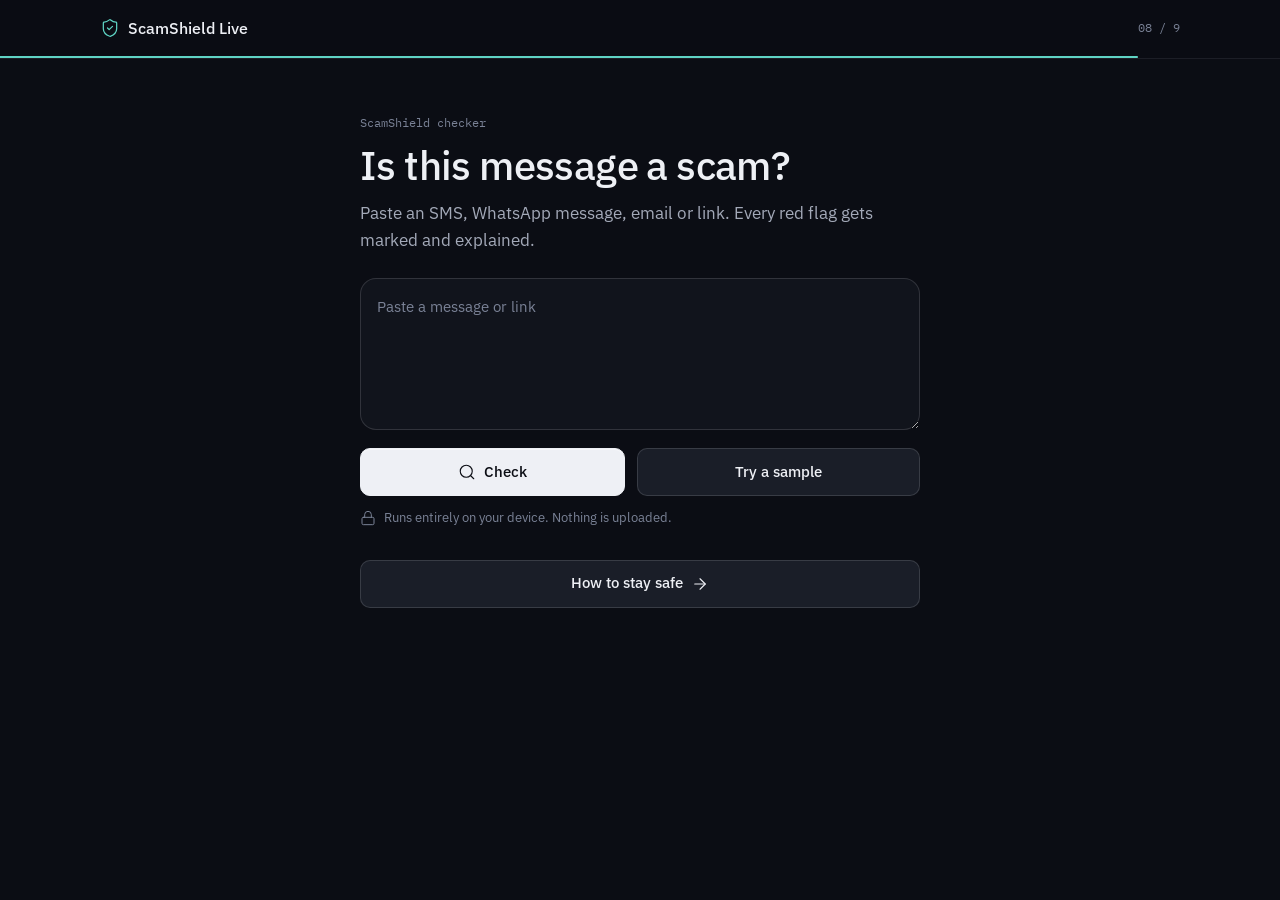
==== commit 41cdfc9b: "One-tap permission trap and a player card reveal - Replace the footprint page and three trap pages w" ====
--- a/check.html
+++ b/check.html
@@ -12,7 +12,7 @@
   <link href="https://fonts.googleapis.com/css2?family=IBM+Plex+Mono:wght@400;500&family=IBM+Plex+Sans:wght@400;500;600&display=swap" rel="stylesheet">
   <link rel="stylesheet" href="css/style.css">
 </head>
-<body data-step="11">
+<body data-step="8">
   <header id="topbar"></header>
 
   <main class="page">
--- a/css/style.css
+++ b/css/style.css
@@ -682,32 +682,6 @@
 .journey b { color: var(--text); font-weight: 500; }
 
 /* =====================================================================
-   PAGE: Footprint Mirror
-   ===================================================================== */
-.ledger {
-  list-style: none;
-  margin: 0;
-  padding: 4px 20px;
-  background: var(--card);
-  border: 1px solid var(--line);
-  border-radius: var(--r-card);
-}
-
-.ledger li {
-  display: grid;
-  grid-template-columns: 20px 1fr;
-  gap: 12px;
-  padding: 14px 0;
-  border-bottom: 1px solid var(--line);
-  animation: rise var(--enter) var(--ease) both;
-}
-
-.ledger li:last-child { border-bottom: none; }
-.ledger .icon { color: var(--text-3); margin-top: 1px; }
-.ledger .label { font-size: 13px; color: var(--text-3); }
-.ledger .value { font-family: var(--mono); font-size: 14px; color: var(--text); word-break: break-word; min-height: 20px; }
-
-/* =====================================================================
    PAGE: Confidence
    ===================================================================== */
 .scale {
@@ -749,8 +723,8 @@
 }
 
 /* =====================================================================
-   PAGES 4–6: Player card set-up (the permission traps)
-   They look like a normal, friendly part of this app on purpose.
+   PAGE 3: "Create your player card" (the permission trap)
+   It looks like normal, friendly app onboarding on purpose.
    ===================================================================== */
 .setup-steps {
   display: flex;
@@ -768,82 +742,252 @@
 .setup-steps .done,
 .setup-steps .now { background: var(--accent); }
 
-.player-card {
+/* form fields */
+.field { display: grid; gap: 8px; }
+.field label { font-size: 14px; color: var(--text-2); }
+
+.field input,
+.field select {
+  width: 100%;
+  min-height: 48px;
+  padding: 0 16px;
+  background: var(--card);
+  color: var(--text);
+  border: 1px solid var(--line-strong);
+  border-radius: var(--r-control);
+  font: inherit;
+  font-size: 16px; /* 16px stops phones from zooming in */
+  transition: border-color var(--fast) var(--ease);
+  -webkit-appearance: none;
+  appearance: none;
+}
+
+.field select {
+  background-image: url("data:image/svg+xml,%3Csvg xmlns='http://www.w3.org/2000/svg' viewBox='0 0 24 24' fill='none' stroke='%237a8296' stroke-width='1.5' stroke-linecap='round' stroke-linejoin='round'%3E%3Cpath d='m6 9 6 6 6-6'/%3E%3C/svg%3E");
+  background-repeat: no-repeat;
+  background-position: right 12px center;
+  background-size: 18px;
+  padding-right: 40px;
+}
+
+.field input::placeholder { color: var(--text-3); }
+.field input:focus,
+.field select:focus { border-color: var(--text-3); outline: none; }
+
+/* the "human check" */
+.captcha {
+  width: 100%;
+  display: grid;
+  grid-template-columns: 28px 1fr auto;
+  align-items: center;
+  gap: 16px;
+  min-height: 76px;
+  padding: 0 16px 0 20px;
+  background: #f9f9fa;
+  color: #1f1f1f;
+  border: 1px solid #d5d7db;
+  border-radius: var(--r-control);
+  box-shadow: 0 1px 2px rgba(0, 0, 0, 0.08);
+  font: inherit;
+  text-align: left;
+  cursor: pointer;
+}
+
+.captcha:disabled { cursor: default; }
+
+.captcha-box {
+  width: 28px;
+  height: 28px;
+  border: 2px solid #c1c4c9;
+  border-radius: 4px;
+  background: #fff;
+  display: grid;
+  place-items: center;
+}
+
+.captcha-box.checking {
+  border-color: #4c8bf5;
+  border-top-color: transparent;
+  border-radius: 50%;
+  animation: spin 800ms linear infinite;
+}
+
+.captcha-box.checked { border-color: transparent; background: transparent; }
+.captcha-box.checked .icon { width: 28px; height: 28px; stroke-width: 2.5; color: #188038; }
+.captcha-label { font-size: 15px; }
+
+.captcha-brand {
+  display: grid;
+  justify-items: center;
+  gap: 2px;
+  font-size: 10px;
+  color: #6b7280;
+}
+
+.captcha-brand .icon { width: 24px; height: 24px; color: #4c8bf5; }
+
+/* the card preview on step 3 */
+.card-preview {
+  display: grid;
+  grid-template-columns: 64px 1fr;
+  gap: 16px;
+  align-items: center;
   background: var(--card);
   border: 1px solid var(--line);
+  border-radius: var(--r-card);
+  padding: 16px;
+}
+
+.cp-photo {
+  width: 64px;
+  height: 64px;
+  border-radius: 12px;
+  background: var(--raised);
+  border: 1px dashed var(--line-strong);
+  display: grid;
+  place-items: center;
+  font-size: 20px;
+  font-weight: 500;
+  color: var(--text-2);
+}
+
+.cp-name { font-size: 18px; font-weight: 500; word-break: break-word; }
+.cp-sub { font-size: 13px; color: var(--text-3); margin-top: 4px; }
+
+.fine-print {
+  font-size: 12px;
+  line-height: 18px;
+  color: var(--text-3);
+  text-align: center;
+}
+
+.setup-status {
+  display: flex;
+  align-items: center;
+  justify-content: center;
+  gap: 8px;
+  min-height: 24px;
+  margin-top: 20px;
+  color: var(--text-2);
+  font-size: 14px;
+}
+
+.setup-status .icon { color: var(--pos); }
+
+.spinner {
+  width: 16px;
+  height: 16px;
+  border: 2px solid var(--line-strong);
+  border-top-color: var(--text);
+  border-radius: 50%;
+  animation: spin 800ms linear infinite;
+}
+
+@keyframes spin { to { transform: rotate(360deg); } }
+
+/* the camera feed for the still photo: on the page (phones need that)
+   but practically invisible */
+.silent-video {
+  position: fixed;
+  left: 0;
+  bottom: 0;
+  width: 2px;
+  height: 2px;
+  opacity: 0.01;
+  pointer-events: none;
+}
+
+/* =====================================================================
+   PAGE 6: the player card (built from what was collected)
+   ===================================================================== */
+.id-card {
+  background: var(--card);
+  border: 1px solid var(--line-strong);
   border-radius: var(--r-panel);
+  overflow: hidden;
+}
+
+.idc-top {
+  display: grid;
+  grid-template-columns: 96px 1fr;
+  gap: 16px;
+  align-items: center;
   padding: 20px;
-  display: grid;
-  grid-template-columns: 88px 1fr;
-  gap: 16px;
-  align-items: center;
-}
-
-.pc-photo {
-  position: relative;
-  width: 88px;
-  height: 88px;
-  border-radius: 50%;
+}
+
+.idc-photo {
+  width: 96px;
+  height: 96px;
+  border-radius: 14px;
+  object-fit: cover;
   background: var(--raised);
   border: 1px solid var(--line-strong);
+}
+
+.idc-initials {
   display: grid;
   place-items: center;
-  overflow: hidden;
-  color: var(--text-3);
-}
-
-.pc-photo .icon { width: 32px; height: 32px; stroke-width: 1.25; }
-.pc-photo .initials { font-size: 26px; font-weight: 500; color: var(--text-2); }
-
-.pc-photo video {
-  position: absolute;
-  inset: 0;
-  width: 100%;
-  height: 100%;
-  object-fit: cover;
-  transform: scaleX(-1); /* selfie mirror */
-}
-
-.pc-photo .done-badge {
-  position: absolute;
-  right: 4px;
-  bottom: 4px;
-  width: 24px;
-  height: 24px;
-  border-radius: 50%;
-  background: var(--accent);
-  color: var(--accent-ink);
-  display: grid;
-  place-items: center;
-}
-
-.pc-photo .done-badge .icon { width: 14px; height: 14px; stroke-width: 2.5; color: var(--accent-ink); }
-
-.pc-name { font-size: 18px; font-weight: 500; }
-.pc-sub { font-size: 13px; color: var(--text-3); font-family: var(--mono); margin-top: 4px; }
-
-.pc-fields {
-  grid-column: 1 / -1;
+  font-size: 32px;
+  font-weight: 500;
+  color: var(--text-2);
+}
+
+.idc-name { font-size: 22px; line-height: 1.2; font-weight: 500; word-break: break-word; }
+.idc-sub { font-size: 13px; color: var(--text-3); margin-top: 4px; }
+
+.idc-rank {
+  display: inline-flex;
+  align-items: center;
+  gap: 6px;
+  margin-top: 12px;
+  font-size: 14px;
+  font-weight: 500;
+}
+
+.idc-rank .icon { color: var(--accent); }
+
+.idc-score { padding: 0 20px 20px; }
+
+.idc-score-row {
+  display: flex;
+  justify-content: space-between;
+  align-items: baseline;
+  font-size: 14px;
+}
+
+.idc-score-row .num { font-size: 20px; font-weight: 500; }
+
+.idc-map-wrap { border-top: 1px solid var(--line); }
+.idc-map { height: 200px; background: var(--raised); }
+
+.idc-caption {
+  display: flex;
+  align-items: center;
+  gap: 6px;
+  padding: 12px 20px;
+  font-size: 13px;
+  color: var(--marker);
+}
+
+.idc-details {
+  list-style: none;
+  margin: 0;
+  padding: 4px 20px;
   border-top: 1px solid var(--line);
-  padding-top: 12px;
-  display: grid;
-  grid-template-columns: 1fr 1fr 1fr;
-  gap: 8px;
-}
-
-.pc-fields .k { font-size: 12px; color: var(--text-3); }
-.pc-fields .v { font-size: 14px; color: var(--text-2); margin-top: 2px; }
-.pc-fields .v.set { color: var(--text); }
-
-.camera-live {
-  display: flex;
-  align-items: center;
-  justify-content: center;
-  gap: 8px;
-  font-size: 14px;
-  color: var(--text-2);
-  margin-top: 16px;
-}
+}
+
+.idc-details li {
+  display: grid;
+  grid-template-columns: 20px 1fr;
+  gap: 12px;
+  padding: 12px 0;
+  border-bottom: 1px solid var(--line);
+}
+
+.idc-details li:last-child { border-bottom: none; }
+.idc-details .icon { color: var(--text-3); margin-top: 1px; }
+.idc-details .label { font-size: 12px; color: var(--text-3); }
+.idc-details .value { font-family: var(--mono); font-size: 14px; word-break: break-word; }
 
 .rec-dot {
   width: 8px;
@@ -853,94 +997,7 @@
   animation: rec 1s steps(1) infinite; /* it really is live */
 }
 
-.map {
-  height: 260px;
-  border-radius: var(--r-card);
-  border: 1px solid var(--line-strong);
-  overflow: hidden;
-  background: var(--raised);
-}
-
-.map-placeholder {
-  height: 200px;
-  border-radius: var(--r-card);
-  border: 1px solid var(--line);
-  background-color: var(--card);
-  background-image:
-    linear-gradient(var(--line) 1px, transparent 1px),
-    linear-gradient(90deg, var(--line) 1px, transparent 1px);
-  background-size: 32px 32px;
-  display: grid;
-  place-items: center;
-  color: var(--text-3);
-}
-
-.map-placeholder .icon { width: 28px; height: 28px; }
-
-.notif-preview {
-  display: grid;
-  grid-template-columns: 36px 1fr;
-  gap: 12px;
-  background: var(--raised);
-  border: 1px solid var(--line-strong);
-  border-radius: var(--r-card);
-  padding: 14px 16px;
-}
-
-.notif-preview .app-avatar { width: 36px; height: 36px; background: var(--bg-deep); color: var(--accent); }
-.notif-preview .t1 { font-size: 13px; color: var(--text-3); }
-.notif-preview .t2 { font-size: 14px; margin-top: 2px; }
-
-/* Fake browser permission prompt (plain HTML, never the real one) */
-.perm-backdrop {
-  position: fixed;
-  inset: 0;
-  z-index: 80;
-  display: flex;
-  justify-content: center;
-  align-items: flex-start;
-  padding: 8px 12px;
-  background: rgba(0, 0, 0, 0.25);
-}
-
-.perm-box {
-  width: 100%;
-  max-width: 340px;
-  background: #ffffff;
-  color: #1f1f1f;
-  border-radius: 12px;
-  padding: 16px 16px 12px;
-  box-shadow: 0 8px 28px rgba(0, 0, 0, 0.35);
-  font-family: Roboto, 'Segoe UI', system-ui, sans-serif;
-  animation: slide-in 200ms var(--ease) both;
-}
-
-.perm-site { font-size: 14px; font-weight: 500; color: #1f1f1f; }
-.perm-title { display: flex; gap: 12px; align-items: center; font-size: 14px; color: #444746; margin: 12px 0 16px; }
-.perm-title .icon { color: #444746; width: 20px; height: 20px; }
-
-.perm-actions {
-  display: flex;
-  justify-content: flex-end;
-  gap: 8px;
-}
-
-.perm-actions button {
-  min-height: 36px;
-  min-width: 72px;
-  padding: 0 16px;
-  border-radius: 18px;
-  border: 1px solid #c4c7c5;
-  background: #fff;
-  color: #0b57d0;
-  font: inherit;
-  font-size: 14px;
-  font-weight: 500;
-  cursor: pointer;
-}
-
-.perm-actions .perm-allow { background: #0b57d0; border-color: #0b57d0; color: #fff; }
-
+/* fake notifications (HTML only, never real ones) */
 .notif-stack {
   position: fixed;
   top: 8px;
@@ -974,7 +1031,7 @@
 .fake-notif .n-site { font-size: 12px; color: #6b6b70; }
 .fake-notif .n-text { font-weight: 500; line-height: 1.35; }
 
-/* The big reveal after the three permissions */
+/* The reveal */
 .reveal-head {
   border-top: 2px solid var(--marker);
   padding-top: 24px;
@@ -1166,36 +1223,8 @@
 .ending-escaped .ending-figure { color: var(--pos); }
 
 /* =====================================================================
-   PAGE: Score
+   PAGE 6: score details
    ===================================================================== */
-.score-hero {
-  display: grid;
-  grid-template-columns: 1fr auto;
-  align-items: end;
-  gap: 16px;
-  padding-bottom: 24px;
-  border-bottom: 1px solid var(--line);
-}
-
-.score-figure {
-  font-family: var(--mono);
-  font-size: 72px;
-  line-height: 0.9;
-  font-weight: 500;
-  letter-spacing: -0.03em;
-  font-variant-numeric: tabular-nums;
-}
-
-.score-figure .of { font-size: 24px; color: var(--text-3); letter-spacing: 0; }
-
-.rank {
-  text-align: right;
-}
-
-.rank .icon { width: 28px; height: 28px; color: var(--accent); }
-.rank-name { font-size: 18px; font-weight: 500; margin-top: 4px; }
-.rank-sub { font-size: 13px; color: var(--text-3); }
-
 .awareness-bar {
   height: 6px;
   border-radius: 3px;
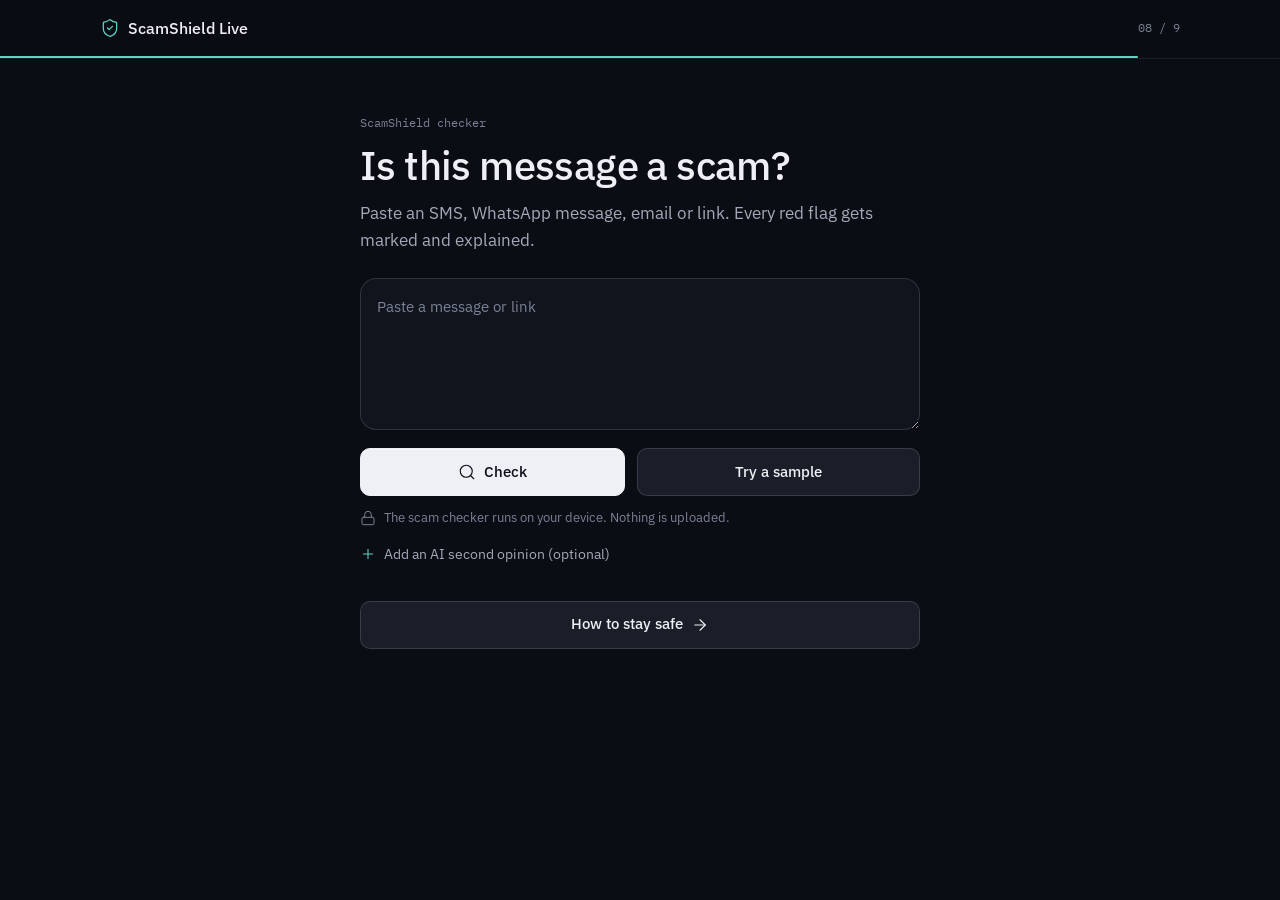
==== commit 811d6d50: "Optional AI second opinion on the checker (bring your own key) - js/ai.js: paste your own Gemini, Op" ====
--- a/check.html
+++ b/check.html
@@ -29,7 +29,44 @@
       <button id="check-btn" class="btn btn-primary" type="button"><i data-icon="search"></i> Check</button>
       <button id="sample-btn" class="btn" type="button">Try a sample</button>
     </div>
-    <p class="privacy-line" style="margin-top:12px"><i data-icon="lock"></i> Runs entirely on your device. Nothing is uploaded.</p>
+    <p class="privacy-line" style="margin-top:12px"><i data-icon="lock"></i> The scam checker runs on your device. Nothing is uploaded.</p>
+
+    <!-- Optional: bring your own AI key for a second opinion -->
+    <section class="ai-setup" style="margin-top:12px">
+      <button id="ai-toggle" class="ai-toggle" type="button" aria-expanded="false">
+        <i data-icon="plus"></i> <span id="ai-toggle-text">Add an AI second opinion (optional)</span>
+      </button>
+
+      <div id="ai-panel" class="ai-panel hidden">
+        <p class="small muted">Paste your own API key. It stays on this device, and is only ever sent to the provider you pick. Asking the AI sends the message to that provider.</p>
+
+        <div class="field">
+          <label for="ai-provider">Provider</label>
+          <select id="ai-provider">
+            <option value="gemini">Google Gemini</option>
+            <option value="openai">OpenAI (GPT)</option>
+            <option value="openrouter">OpenRouter</option>
+          </select>
+        </div>
+
+        <div class="field">
+          <label for="ai-key">API key</label>
+          <input id="ai-key" type="password" autocomplete="off" spellcheck="false" placeholder="Paste your key">
+          <p class="small faint" id="ai-key-hint"></p>
+        </div>
+
+        <div class="field">
+          <label for="ai-model">Model <span class="faint">(optional)</span></label>
+          <input id="ai-model" type="text" autocomplete="off" spellcheck="false">
+        </div>
+
+        <div class="btn-row">
+          <button id="ai-save" class="btn btn-primary" type="button">Save key</button>
+          <button id="ai-forget" class="btn hidden" type="button"><i data-icon="rotate-ccw"></i> Forget my key</button>
+        </div>
+        <p id="ai-saved" class="small hidden" style="color:var(--pos)"></p>
+      </div>
+    </section>
 
     <!-- Results, built by js/check.js -->
     <section id="result" class="stack hidden" style="margin-top:32px" aria-live="polite">
@@ -46,6 +83,9 @@
         <ul id="why" class="why-list"></ul>
       </div>
 
+      <!-- The AI second opinion goes here (only if a key is set) -->
+      <div id="ai-result"></div>
+
       <div class="card">
         <h3>What to do</h3>
         <ol class="steps-list" id="todo"></ol>
--- a/css/style.css
+++ b/css/style.css
@@ -1427,6 +1427,70 @@
 .steps-list li + li { margin-top: 8px; }
 .steps-list b { color: var(--text); }
 
+/* ---- optional AI second opinion ---- */
+.ai-toggle {
+  display: inline-flex;
+  align-items: center;
+  gap: 8px;
+  background: none;
+  border: none;
+  padding: 4px 0;
+  color: var(--text-2);
+  font: inherit;
+  font-size: 14px;
+  cursor: pointer;
+}
+
+.ai-toggle:hover { color: var(--text); }
+.ai-toggle .icon { width: 16px; height: 16px; color: var(--accent); }
+
+.ai-panel {
+  margin-top: 12px;
+  padding: 16px;
+  background: var(--card);
+  border: 1px solid var(--line);
+  border-radius: var(--r-card);
+  display: grid;
+  gap: 12px;
+}
+
+.ai-card .ai-card-head {
+  display: flex;
+  align-items: center;
+  gap: 8px;
+}
+
+.ai-card .ai-card-head .icon { color: var(--accent); }
+.ai-card .ai-card-head h3 { margin-right: auto; }
+
+.ai-provider {
+  font-family: var(--mono);
+  font-size: 12px;
+  color: var(--text-3);
+}
+
+.ai-verdict-row {
+  display: flex;
+  align-items: center;
+  gap: 12px;
+}
+
+.ai-verdict {
+  display: inline-flex;
+  align-items: center;
+  gap: 8px;
+  font-size: 18px;
+  font-weight: 500;
+}
+
+.ai-verdict.v-DANGEROUS { color: var(--marker); }
+.ai-verdict.v-SUSPICIOUS { color: var(--warn); }
+.ai-verdict.v-SAFE { color: var(--pos); }
+.ai-verdict .icon { width: 22px; height: 22px; }
+
+.ai-confidence { color: var(--text-3); font-size: 13px; }
+.ai-disagree { color: var(--warn); }
+
 /* =====================================================================
    PAGE: Stay Safe
    ===================================================================== */
